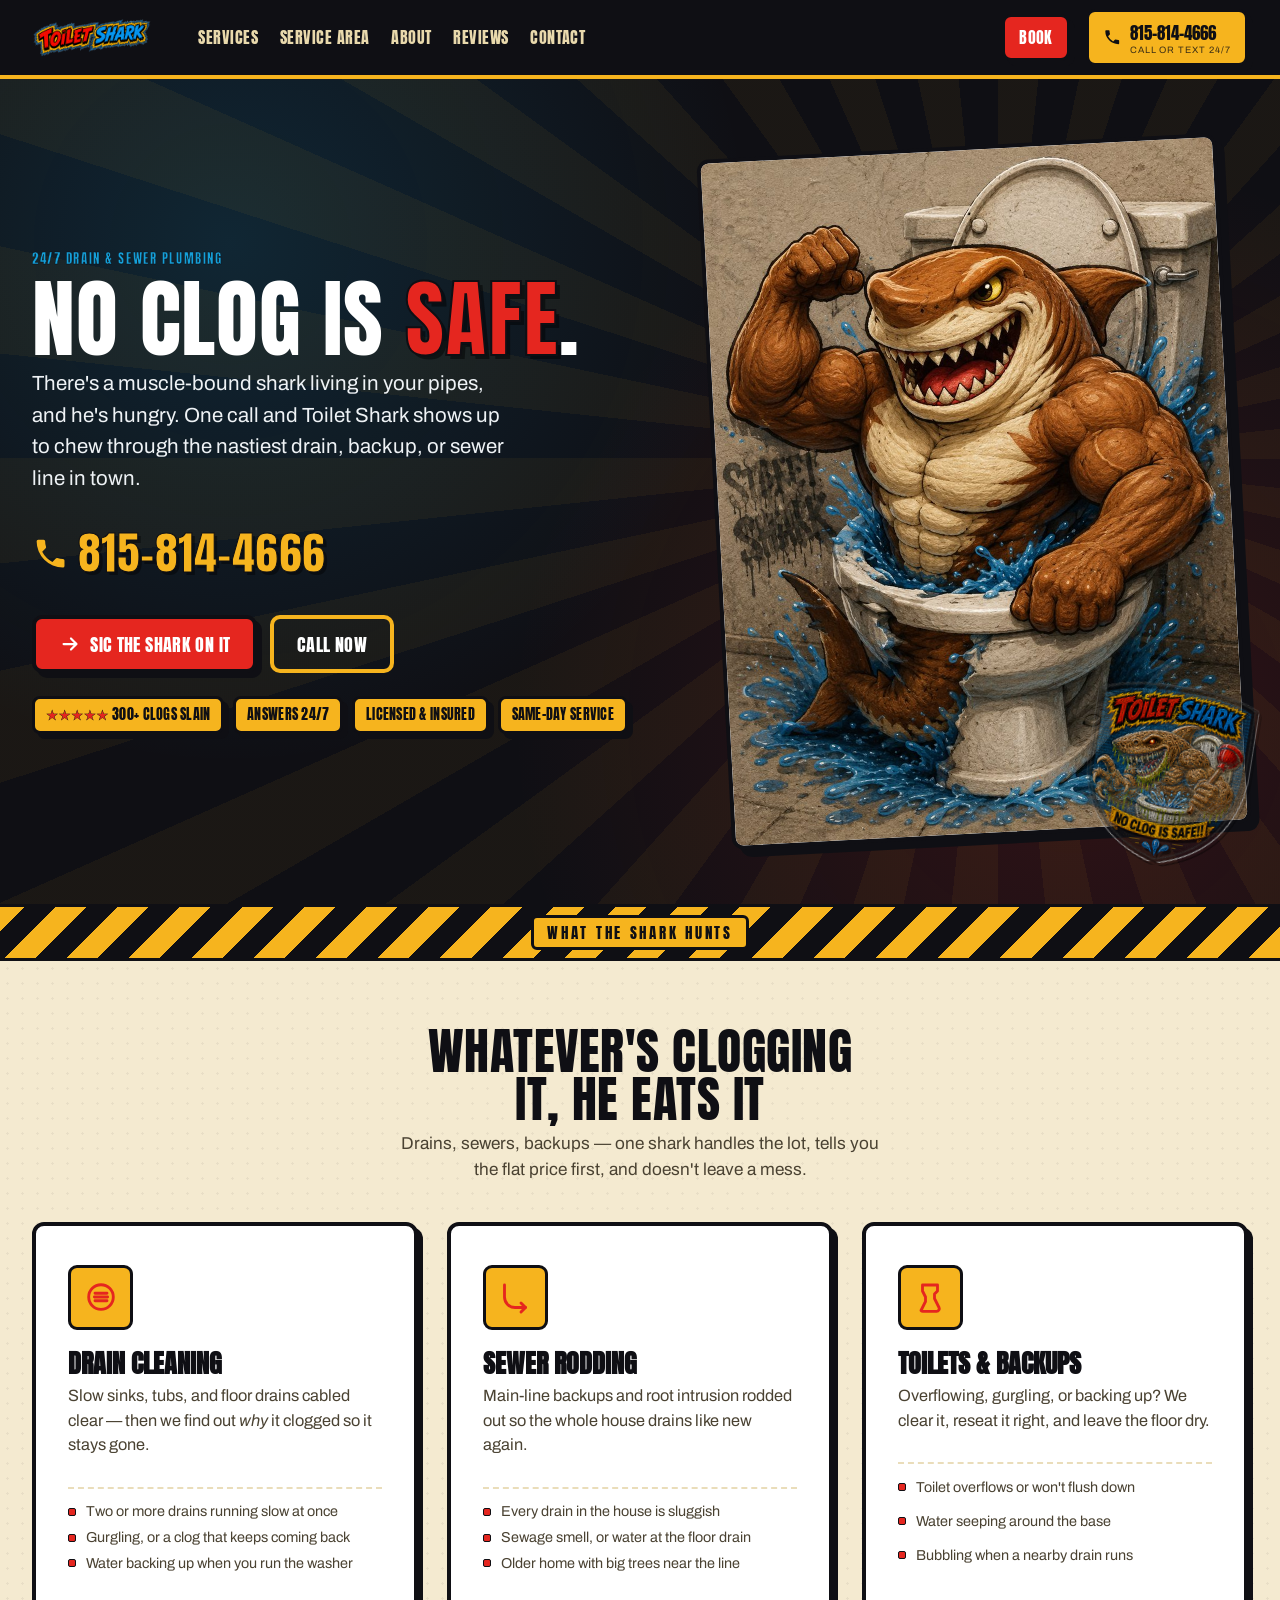
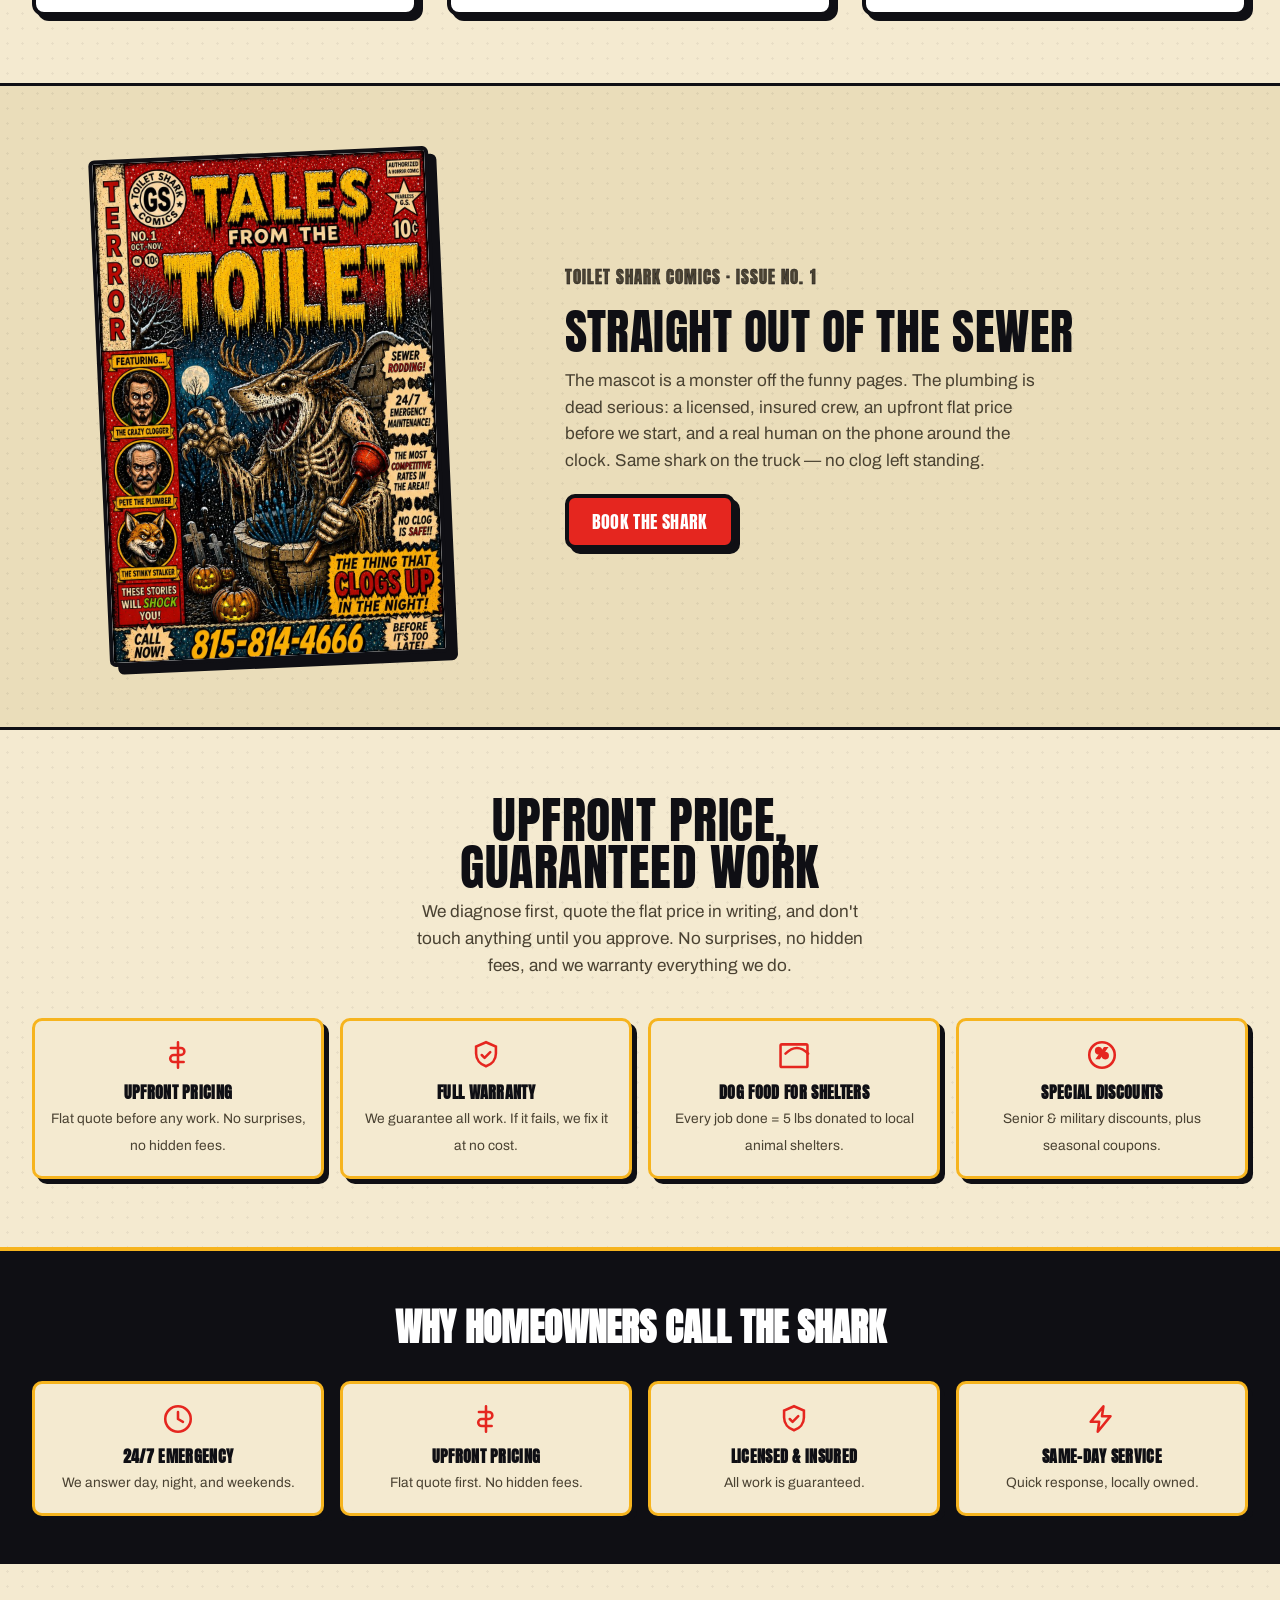
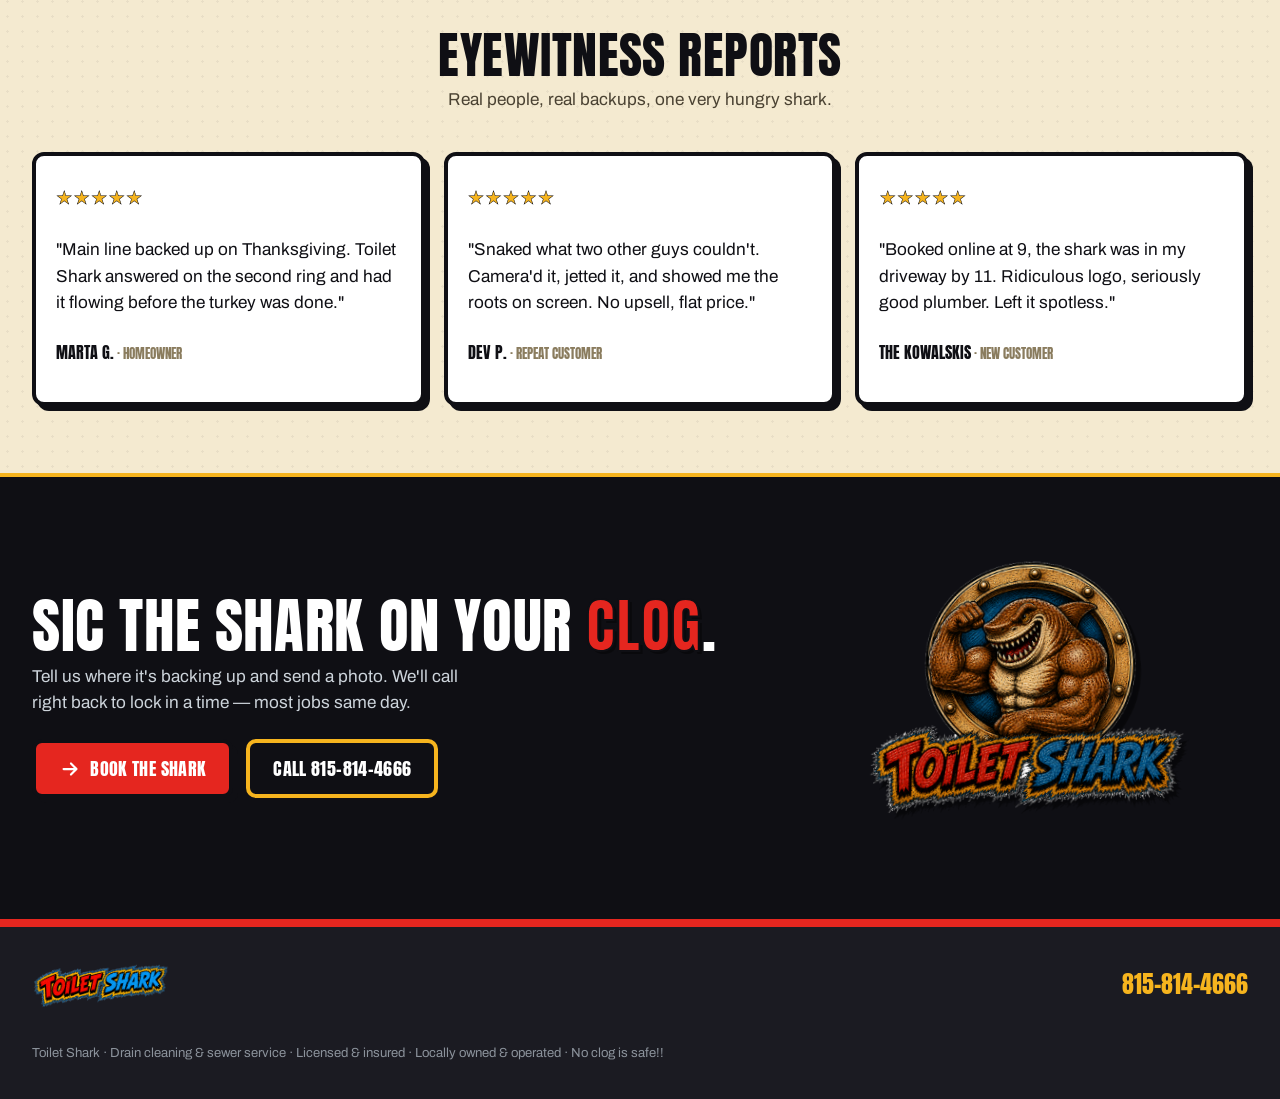
==== index.html @ e19af580 "Finished without zoom or functional booking" ====
<!doctype html>
<html lang="en">
<head>
<meta charset="utf-8">
<meta name="viewport" content="width=device-width, initial-scale=1">
<title>Toilet Shark — 24/7 Drain, Sewer &amp; Clog Service | No Clog Is Safe</title>
<meta name="description" content="Toilet Shark specializes in drain cleaning and sewer rodding with upfront pricing, no hidden fees, and a full warranty. Licensed, insured, 24/7 emergency service. Every job = dog food donation. Call 815-814-4666.">
<meta name="theme-color" content="#0f0f14">
<meta property="og:type" content="website">
<meta property="og:title" content="Toilet Shark — No Clog Is Safe">
<meta property="og:description" content="The muscle-bound shark that lives in your pipes and eats clogs. 24/7 drain, sewer & backup plumbing. Call 815-814-4666.">
<meta property="og:image" content="assets/patch.png">
<link rel="preconnect" href="https://fonts.googleapis.com">
<link rel="preconnect" href="https://fonts.gstatic.com" crossorigin>
<link href="https://fonts.googleapis.com/css2?family=Anton&family=Archivo:wght@500;600;700;800&display=swap" rel="stylesheet">
<link rel="stylesheet" href="styles.css">
</head>
<body>
<a class="skip-link" href="#main">Skip to content</a>

<!-- ===== Sticky bar ===== -->
<header class="bar">
  <div class="container bar__in">
    <a href="#top" aria-label="Toilet Shark — home"><img class="bar__logo" src="assets/wordmark.png" alt="Toilet Shark"></a>
    <nav class="bar__nav" aria-label="Primary">
      <a href="services.html">Services</a>
      <a href="service-area.html">Service area</a>
      <a href="about.html">About</a>
      <a href="reviews.html">Reviews</a>
      <a href="contact.html">Contact</a>
    </nav>
    <span class="bar__spacer"></span>
    <a class="bar__book" href="book.html">Book</a>
    <a class="bar__call" href="tel:+18158144666">
      <svg class="ico" viewBox="0 0 24 24" fill="currentColor" aria-hidden="true"><path d="M6.6 10.8a15.6 15.6 0 0 0 6.6 6.6l2.2-2.2a1 1 0 0 1 1-.25 11.4 11.4 0 0 0 3.6.58 1 1 0 0 1 1 1V20a1 1 0 0 1-1 1A17 17 0 0 1 3 4a1 1 0 0 1 1-1h3.5a1 1 0 0 1 1 1 11.4 11.4 0 0 0 .57 3.6 1 1 0 0 1-.24 1Z"/></svg>
      <span>815-814-4666<small>Call or text 24/7</small></span>
    </a>
  </div>
</header>

<main id="main">

  <!-- ===== Hero ===== -->
  <section class="hero hero--home" id="top">
    <div class="container hero__in">
      <div class="hero__copy">
        <p class="eyebrow">24/7 drain &amp; sewer plumbing</p>
        <h1 class="display">No clog is <span class="pop-red">safe</span>.</h1>
        <p class="hero__sub">There's a muscle-bound shark living in your pipes, and he's hungry. One call and Toilet Shark shows up to chew through the nastiest drain, backup, or sewer line in town.</p>
        <a class="hero__phone" href="tel:+18158144666">
          <svg class="ico" viewBox="0 0 24 24" fill="currentColor" aria-hidden="true"><path d="M6.6 10.8a15.6 15.6 0 0 0 6.6 6.6l2.2-2.2a1 1 0 0 1 1-.25 11.4 11.4 0 0 0 3.6.58 1 1 0 0 1 1 1V20a1 1 0 0 1-1 1A17 17 0 0 1 3 4a1 1 0 0 1 1-1h3.5a1 1 0 0 1 1 1 11.4 11.4 0 0 0 .57 3.6 1 1 0 0 1-.24 1Z"/></svg>
          815-814-4666
        </a>
        <div class="hero__cta">
          <a class="btn btn--red" href="book.html">
            <svg class="ico" viewBox="0 0 24 24" fill="none" stroke="currentColor" stroke-width="2.4" stroke-linecap="round" stroke-linejoin="round" aria-hidden="true"><path d="M5 12h14M13 6l6 6-6 6"/></svg>
            Sic the shark on it
          </a>
          <a class="btn btn--ghost" href="tel:+18158144666">Call now</a>
        </div>
        <ul class="hero__stats">
          <li><span class="star">★★★★★</span> 300+ clogs slain</li>
          <li>Answers 24/7</li>
          <li>Licensed &amp; insured</li>
          <li>Same-day service</li>
        </ul>
      </div>

      <div class="hero__art">
        <div class="frame"><img src="assets/mascot.jpg" alt="The Toilet Shark mascot — a muscular shark bursting out of a toilet, flexing" width="440" height="587"></div>
        <img class="hero__patch" src="assets/patch.png" alt="No clog is safe" width="178" height="178">
      </div>
    </div>
  </section>

  <!-- ===== Hazard-tape divider ===== -->
  <div class="tape"><span>What the shark hunts</span></div>

  <!-- ===== Services ===== -->
  <section class="band band--paper" id="services">
    <div class="container">
      <div class="band__head">
        <h2 class="display">Whatever's clogging it, he eats it</h2>
        <p>Drains, sewers, backups — one shark handles the lot, tells you the flat price first, and doesn't leave a mess.</p>
      </div>
      <div class="targets">
        <article class="target">
          <div class="target__ico"><svg viewBox="0 0 24 24" fill="none" stroke="currentColor" stroke-width="1.9" aria-hidden="true"><circle cx="12" cy="12" r="8.2"/><path d="M8 9.5h8M7.6 12h8.8M8 14.5h8" stroke-linecap="round"/></svg></div>
          <h3>Drain cleaning</h3>
          <p>Slow sinks, tubs, and floor drains cabled clear — then we find out <em>why</em> it clogged so it stays gone.</p>
          <ul class="target__signs">
            <li>Two or more drains running slow at once</li>
            <li>Gurgling, or a clog that keeps coming back</li>
            <li>Water backing up when you run the washer</li>
          </ul>
        </article>
        <article class="target">
          <div class="target__ico"><svg viewBox="0 0 24 24" fill="none" stroke="currentColor" stroke-width="1.9" stroke-linecap="round" stroke-linejoin="round" aria-hidden="true"><path d="M5 4v8a7 7 0 0 0 7 7h7"/><path d="m16 16 3 3-3 3"/></svg></div>
          <h3>Sewer rodding</h3>
          <p>Main-line backups and root intrusion rodded out so the whole house drains like new again.</p>
          <ul class="target__signs">
            <li>Every drain in the house is sluggish</li>
            <li>Sewage smell, or water at the floor drain</li>
            <li>Older home with big trees near the line</li>
          </ul>
        </article>
        <article class="target">
          <div class="target__ico"><svg viewBox="0 0 24 24" fill="none" stroke="currentColor" stroke-width="1.9" stroke-linecap="round" stroke-linejoin="round" aria-hidden="true"><path d="M7 4h10v4l-2 2v3l3 6a1.8 1.8 0 0 1-1.6 2.6H7.6A1.8 1.8 0 0 1 6 21l3-6v-3L7 8Z"/></svg></div>
          <h3>Toilets &amp; backups</h3>
          <p>Overflowing, gurgling, or backing up? We clear it, reseat it right, and leave the floor dry.</p>
          <ul class="target__signs">
            <li>Toilet overflows or won't flush down</li>
            <li>Water seeping around the base</li>
            <li>Bubbling when a nearby drain runs</li>
          </ul>
        </article>
      </div>
    </div>
  </section>

  <!-- ===== The legend (signature: the real comic-book cover) ===== -->
  <section class="band band--alt" id="legend">
    <div class="container legend">
      <div class="legend__art">
        <div class="comic-frame"><img src="assets/comic-cover.jpg" alt="Tales from the Toilet — Toilet Shark Comics No. 1, a vintage horror-comic cover" width="340" height="511"></div>
      </div>
      <div class="legend__copy">
        <p class="legend__issue">Toilet Shark Comics · Issue No. 1</p>
        <h2 class="display">Straight out of the sewer</h2>
        <p>The mascot is a monster off the funny pages. The plumbing is dead serious: a licensed, insured crew, an upfront flat price before we start, and a real human on the phone around the clock. Same shark on the truck — no clog left standing.</p>
        <a class="btn btn--red" href="book.html">Book the shark</a>
      </div>
    </div>
  </section>

  <!-- ===== The guarantee ===== -->
  <section class="band band--paper">
    <div class="container">
      <div class="band__head">
        <h2 class="display">Upfront price, <span class="pop-red">guaranteed</span> work</h2>
        <p>We diagnose first, quote the flat price in writing, and don't touch anything until you approve. No surprises, no hidden fees, and we warranty everything we do.</p>
      </div>
      <div class="bursts" style="margin-top:2.4rem">
        <div class="burst">
          <svg class="ico" viewBox="0 0 24 24" fill="none" stroke="currentColor" stroke-width="1.8" aria-hidden="true"><path d="M12 3v18M7 7h7a2.5 2.5 0 0 1 0 5H9a2.5 2.5 0 0 0 0 5h7" stroke-linecap="round" stroke-linejoin="round"/></svg>
          <strong>Upfront pricing</strong>
          <span>Flat quote before any work. No surprises, no hidden fees.</span>
        </div>
        <div class="burst">
          <svg class="ico" viewBox="0 0 24 24" fill="none" stroke="currentColor" stroke-width="1.8" aria-hidden="true"><path d="M12 3 5 6v5c0 4.2 2.8 7.6 7 9 4.2-1.4 7-4.8 7-9V6l-7-3Z"/><path d="m9 12 2 2 4-4" stroke-linecap="round" stroke-linejoin="round"/></svg>
          <strong>Full warranty</strong>
          <span>We guarantee all work. If it fails, we fix it at no cost.</span>
        </div>
        <div class="burst">
          <svg class="ico" viewBox="0 0 24 24" fill="none" stroke="currentColor" stroke-width="1.8" aria-hidden="true"><path d="M20.5 4.5H3.5a1 1 0 0 0-1 1v14a1 1 0 0 0 1 1h17a1 1 0 0 0 1-1v-14a1 1 0 0 0-1-1Z"/><path d="M6 11c1.6-1.6 4-4 8-4s6.4 2.4 8 4" stroke-linecap="round" stroke-linejoin="round"/></svg>
          <strong>Dog food for shelters</strong>
          <span>Every job done = 5 lbs donated to local animal shelters.</span>
        </div>
        <div class="burst">
          <svg class="ico" viewBox="0 0 24 24" fill="none" stroke="currentColor" stroke-width="1.8" aria-hidden="true"><circle cx="12" cy="12" r="9"/><text x="50%" y="60%" text-anchor="middle" font-size="10" font-weight="bold" fill="currentColor">%</text></svg>
          <strong>Special discounts</strong>
          <span>Senior &amp; military discounts, plus seasonal coupons.</span>
        </div>
      </div>
    </div>
  </section>

  <!-- ===== Trust bursts ===== -->
  <section class="trust">
    <div class="container">
      <h2>Why homeowners call the shark</h2>
      <div class="bursts">
        <div class="burst">
          <svg class="ico" viewBox="0 0 24 24" fill="none" stroke="currentColor" stroke-width="1.8" aria-hidden="true"><circle cx="12" cy="12" r="9"/><path d="M12 7v5l3.5 2" stroke-linecap="round" stroke-linejoin="round"/></svg>
          <strong>24/7 emergency</strong>
          <span>We answer day, night, and weekends.</span>
        </div>
        <div class="burst">
          <svg class="ico" viewBox="0 0 24 24" fill="none" stroke="currentColor" stroke-width="1.8" aria-hidden="true"><path d="M12 3v18M7 7h7a2.5 2.5 0 0 1 0 5H9a2.5 2.5 0 0 0 0 5h7" stroke-linecap="round" stroke-linejoin="round"/></svg>
          <strong>Upfront pricing</strong>
          <span>Flat quote first. No hidden fees.</span>
        </div>
        <div class="burst">
          <svg class="ico" viewBox="0 0 24 24" fill="none" stroke="currentColor" stroke-width="1.8" aria-hidden="true"><path d="M12 3 5 6v5c0 4.2 2.8 7.6 7 9 4.2-1.4 7-4.8 7-9V6l-7-3Z"/><path d="m9 12 2 2 4-4" stroke-linecap="round" stroke-linejoin="round"/></svg>
          <strong>Licensed &amp; insured</strong>
          <span>All work is guaranteed.</span>
        </div>
        <div class="burst">
          <svg class="ico" viewBox="0 0 24 24" fill="none" stroke="currentColor" stroke-width="1.8" aria-hidden="true"><path d="M13 3 4 14h6l-1 7 9-11h-6l1-7Z" stroke-linejoin="round"/></svg>
          <strong>Same-day service</strong>
          <span>Quick response, locally owned.</span>
        </div>
      </div>
    </div>
  </section>

  <!-- ===== Eyewitness reports (reviews) ===== -->
  <section class="band band--paper" id="reviews">
    <div class="container">
      <div class="band__head">
        <h2 class="display">Eyewitness reports</h2>
        <p>Real people, real backups, one very hungry shark.</p>
      </div>
      <div class="reports">
        <article class="report">
          <p class="report__stars" aria-label="5 out of 5 stars">★★★★★</p>
          <p>"Main line backed up on Thanksgiving. Toilet Shark answered on the second ring and had it flowing before the turkey was done."</p>
          <p class="report__who">Marta G.<span class="report__where"> · Homeowner</span></p>
        </article>
        <article class="report">
          <p class="report__stars" aria-label="5 out of 5 stars">★★★★★</p>
          <p>"Snaked what two other guys couldn't. Camera'd it, jetted it, and showed me the roots on screen. No upsell, flat price."</p>
          <p class="report__who">Dev P.<span class="report__where"> · Repeat customer</span></p>
        </article>
        <article class="report">
          <p class="report__stars" aria-label="5 out of 5 stars">★★★★★</p>
          <p>"Booked online at 9, the shark was in my driveway by 11. Ridiculous logo, seriously good plumber. Left it spotless."</p>
          <p class="report__who">The Kowalskis<span class="report__where"> · New customer</span></p>
        </article>
      </div>
    </div>
  </section>

  <!-- ===== Closing CTA band ===== -->
  <section class="callout" id="book">
    <div class="container callout__in">
      <div class="callout__copy">
        <h2 class="display">Sic the shark on your <span class="pop-red">clog</span>.</h2>
        <p>Tell us where it's backing up and send a photo. We'll call right back to lock in a time — most jobs same day.</p>
        <div class="callout__cta">
          <a class="btn btn--red" href="book.html">
            <svg class="ico" viewBox="0 0 24 24" fill="none" stroke="currentColor" stroke-width="2.4" stroke-linecap="round" stroke-linejoin="round" aria-hidden="true"><path d="M5 12h14M13 6l6 6-6 6"/></svg>
            Book the shark
          </a>
          <a class="btn btn--ghost" href="tel:+18158144666">Call 815-814-4666</a>
        </div>
      </div>
      <div class="callout__art">
        <img src="assets/logo-lockup.png" alt="Toilet Shark emblem" width="320" height="320">
      </div>
    </div>
  </section>

</main>

<footer class="foot">
  <div class="container foot__in">
    <img class="foot__logo" src="assets/wordmark.png" alt="Toilet Shark">
    <a class="foot__call" href="tel:+18158144666">815-814-4666</a>
    <small>Toilet Shark · Drain cleaning &amp; sewer service · Licensed &amp; insured · Locally owned &amp; operated · No clog is safe!!</small>
  </div>
</footer>

</body>
</html>
---- styles.css ----
/* =========================================================================
   TOILET SHARK — "Monster-comic work order" design system
   Loud, characterful chrome wrapped around a calm, usable booking form.
   Design mockup only — nothing here is wired to a backend.
   ========================================================================= */

:root {
  --ink:    #0f0f14;   /* comic near-black */
  --ink-2:  #1b1b22;
  --paper:  #f4ead0;   /* vintage newsprint */
  --paper-2:#eaddba;
  --red:    #e5261f;   /* "TOILET" red */
  --blue:   #159fd8;   /* "SHARK" blue */
  --gold:   #f6b41e;   /* outline gold */
  --slime:  #8bc23b;   /* sparingly */
  --white:  #ffffff;

  --edge: 4px;                     /* comic outline weight */
  --pop: 8px 8px 0 var(--ink);     /* hard "sticker" shadow */
  --pop-sm: 5px 5px 0 var(--ink);
  --container: 1320px;
  --radius: 12px;

  --font-display: "Anton", "Arial Narrow", system-ui, sans-serif;
  --font-body: "Archivo", system-ui, -apple-system, "Segoe UI", Roboto, sans-serif;
}

*, *::before, *::after { box-sizing: border-box; }
html { -webkit-text-size-adjust: 100%; scroll-behavior: smooth; }
@media (prefers-reduced-motion: reduce) { html { scroll-behavior: auto; } }

body {
  margin: 0;
  font-family: var(--font-body);
  font-size: clamp(1rem, .96rem + .2vw, 1.075rem);
  line-height: 1.55;
  color: var(--ink);
  background: var(--paper);
  -webkit-font-smoothing: antialiased;
}
img, svg { display: block; max-width: 100%; }
a { color: inherit; }
:focus-visible { outline: 3px solid var(--blue); outline-offset: 3px; border-radius: 4px; }

.container { width: 100%; max-width: var(--container); margin-inline: auto; padding-inline: clamp(1.1rem, 4vw, 2rem); }
.visually-hidden { position: absolute; width: 1px; height: 1px; overflow: hidden; clip: rect(0 0 0 0); white-space: nowrap; }
.skip-link { position: absolute; left: -999px; }
.skip-link:focus { left: 1rem; top: 1rem; z-index: 200; background: var(--gold); color: var(--ink); padding: .6rem 1rem; border: 3px solid var(--ink); font-weight: 800; }

/* ------------------------------- type ---------------------------------- */
.display {
  font-family: var(--font-display); font-weight: 400; text-transform: uppercase;
  line-height: .92; letter-spacing: .01em; margin: 0;
}
.eyebrow {
  font-family: var(--font-display); text-transform: uppercase; letter-spacing: .12em;
  font-size: .82rem; color: var(--blue); margin: 0 0 .6rem;
  -webkit-text-stroke: .4px var(--ink);
}

/* ------------------------------- buttons ------------------------------- */
.btn {
  --btn-bg: var(--gold); --btn-fg: var(--ink);
  display: inline-flex; align-items: center; justify-content: center; gap: .5em;
  font-family: var(--font-display); text-transform: uppercase; letter-spacing: .02em;
  font-size: 1.15rem; line-height: 1; text-decoration: none; cursor: pointer;
  padding: .78em 1.25em; color: var(--btn-fg); background: var(--btn-bg);
  border: var(--edge) solid var(--ink); border-radius: 10px; box-shadow: var(--pop-sm);
  transition: transform .1s ease, box-shadow .1s ease;
}
.btn:hover { transform: translate(-2px, -2px); box-shadow: 7px 7px 0 var(--ink); }
.btn:active { transform: translate(2px, 2px); box-shadow: 2px 2px 0 var(--ink); }
.btn .ico { width: 1.2em; height: 1.2em; }
.btn--red   { --btn-bg: var(--red);  --btn-fg: var(--white); }
.btn--blue  { --btn-bg: var(--blue); --btn-fg: var(--white); }
.btn--block { width: 100%; font-size: 1.4rem; padding: .85em 1em; }
.btn--ghost { --btn-bg: transparent; --btn-fg: var(--white); box-shadow: none; border-color: var(--gold); }
.btn--ghost:hover { --btn-bg: var(--gold); --btn-fg: var(--ink); box-shadow: none; transform: translateY(-2px); }

/* --------------------------- sticky top bar ---------------------------- */
.bar {
  position: sticky; top: 0; z-index: 100;
  background: var(--ink); border-bottom: var(--edge) solid var(--gold);
}
.bar__in { display: flex; align-items: center; gap: 1rem; padding-block: .55rem; }
.bar__logo { height: 40px; width: auto; }
.bar__spacer { margin-left: auto; }
.bar__call {
  display: inline-flex; align-items: center; gap: .5rem;
  font-family: var(--font-display); text-transform: uppercase; font-size: 1.05rem;
  color: var(--ink); background: var(--gold); text-decoration: none;
  padding: .5rem .9rem; border: 3px solid var(--ink); border-radius: 9px; box-shadow: var(--pop-sm);
}
.bar__call:hover { transform: translate(-1px,-1px); }
.bar__call .ico { width: 1.1em; height: 1.1em; }
.bar__call small { display: block; font-family: var(--font-body); font-size: .58rem; letter-spacing: .1em; line-height: 1; opacity: .8; }

/* ------------------------------- hero ---------------------------------- */
.hero {
  position: relative; overflow: hidden; color: var(--white);
  background:
    radial-gradient(circle at 18% 20%, rgba(21,159,216,.16), transparent 42%),
    radial-gradient(circle at 84% 78%, rgba(229,38,31,.16), transparent 45%),
    var(--ink);
}
/* faint starburst rays behind the mascot */
.hero::before {
  content: ""; position: absolute; inset: 0;
  background: repeating-conic-gradient(from 0deg at 78% 46%, rgba(246,180,30,.05) 0deg 6deg, transparent 6deg 12deg);
  pointer-events: none;
}
.hero__in {
  position: relative; display: grid; grid-template-columns: 1.05fr .95fr;
  gap: clamp(1.5rem, 4vw, 3rem); align-items: center;
  padding-block: clamp(2.4rem, 6vw, 4.2rem);
}
.hero h1 { font-size: clamp(2.9rem, 1.9rem + 5vw, 5.4rem); margin: 0 0 .3rem; }
.hero h1 .pop-red  { color: var(--red);  -webkit-text-stroke: 2px var(--ink); text-shadow: 4px 4px 0 rgba(0,0,0,.45); }
.hero h1 .pop-blue { color: var(--blue); -webkit-text-stroke: 2px var(--ink); text-shadow: 4px 4px 0 rgba(0,0,0,.45); }
.hero__sub { font-size: clamp(1.05rem, 1rem + .5vw, 1.28rem); max-width: 40ch; color: #eef2f5; margin: .6rem 0 0; }
.hero__cta { display: flex; flex-wrap: wrap; gap: .8rem; margin-top: 1.6rem; }
.hero__note { margin-top: 1rem; font-size: .9rem; color: #b9c2cc; }

/* framed mascot + patch sticker */
.hero__art { position: relative; justify-self: center; }
.frame {
  border: var(--edge) solid var(--ink); border-radius: var(--radius);
  background: var(--white); box-shadow: var(--pop); overflow: hidden;
  transform: rotate(-2deg); max-width: 360px;
}
.frame img { width: 100%; height: auto; }
.hero__patch {
  position: absolute; width: clamp(110px, 16vw, 150px); height: auto;
  right: -18px; bottom: -22px; transform: rotate(9deg);
  filter: drop-shadow(3px 3px 0 rgba(0,0,0,.55));
}

/* --------------------------- hazard-tape divider ----------------------- */
.tape {
  color: var(--ink); font-family: var(--font-display); text-transform: uppercase;
  letter-spacing: .18em; font-size: .95rem; text-align: center;
  padding: .5rem 1rem; border-block: 3px solid var(--ink);
  background: repeating-linear-gradient(-45deg, var(--gold) 0 22px, var(--ink) 22px 44px);
}
.tape span { background: var(--gold); padding: .18rem .8rem; border: 3px solid var(--ink); border-radius: 6px; display: inline-block; }

/* ------------------------------ work order ----------------------------- */
.order { padding-block: clamp(2.4rem, 6vw, 4rem); }
.order__head { text-align: center; max-width: 40ch; margin: 0 auto clamp(1.4rem, 4vw, 2.2rem); }
.order__head h2 { font-size: clamp(2rem, 1.5rem + 2.4vw, 3rem); margin: 0 0 .5rem; }
.order__head p { color: #4a4232; margin: 0; }

.panel {
  position: relative; max-width: 720px; margin-inline: auto;
  background: var(--white); border: var(--edge) solid var(--ink);
  border-radius: var(--radius); box-shadow: var(--pop);
}
.panel__ticket {
  display: flex; align-items: center; justify-content: space-between; gap: 1rem;
  background: var(--ink); color: var(--white); padding: .8rem 1.2rem;
  border-radius: 7px 7px 0 0;
}
.panel__ticket h3 { font-family: var(--font-display); text-transform: uppercase; letter-spacing: .04em; font-size: 1.35rem; margin: 0; }
.panel__ticket .tag { font-family: var(--font-display); text-transform: uppercase; color: var(--gold); font-size: .8rem; letter-spacing: .1em; }
.panel__body { padding: clamp(1.3rem, 4vw, 2rem); }

/* the shark "seal" stamped on the panel's bottom-right corner (clear of fields) */
.panel__stamp {
  position: absolute; right: -30px; bottom: -30px; width: clamp(88px, 13vw, 118px); height: auto;
  transform: rotate(9deg); filter: drop-shadow(3px 3px 0 rgba(0,0,0,.4));
  pointer-events: none;
}

/* ------------------------------- form ---------------------------------- */
.field { margin-bottom: 1.15rem; }
.field label { display: block; font-family: var(--font-display); text-transform: uppercase; letter-spacing: .03em; font-size: .95rem; margin-bottom: .35rem; }
.field .opt { font-family: var(--font-body); text-transform: none; letter-spacing: 0; font-weight: 600; color: #8a7c5e; font-size: .82rem; }
.field input, .field textarea {
  width: 100%; font: inherit; color: var(--ink); background: #fffdf7;
  border: 3px solid var(--ink); border-radius: 8px; padding: .7rem .8rem;
}
.field textarea { resize: vertical; min-height: 120px; }
.field input:focus, .field textarea:focus { outline: none; border-color: var(--blue); box-shadow: 0 0 0 4px rgba(21,159,216,.25); }
.field input::placeholder, .field textarea::placeholder { color: #a99b7d; }
.row { display: grid; grid-template-columns: 1fr 1fr; gap: 1.15rem; }

/* photo-upload dropzone — the element that broke; made obvious + on-brand */
.dropzone {
  display: grid; place-items: center; text-align: center; gap: .5rem;
  padding: 1.7rem 1.2rem; cursor: pointer;
  background:
    repeating-linear-gradient(0deg, transparent 0 15px, rgba(21,159,216,.03) 15px 16px),
    #f2f8fc;
  border: 3px dashed var(--blue); border-radius: 10px;
  transition: background-color .12s ease, border-color .12s ease;
}
.dropzone:hover, .dropzone:focus-within { background: #e7f4fc; border-color: var(--red); }
.dropzone__ico { width: 54px; height: 54px; color: var(--blue); }
.dropzone strong { font-family: var(--font-display); text-transform: uppercase; font-size: 1.15rem; letter-spacing: .02em; }
.dropzone span { text-transform: none; font-weight: 600; color: #5c6672; font-size: .92rem; max-width: 42ch; }
.dropzone .pick { color: var(--red); text-decoration: underline; text-underline-offset: 2px; font-weight: 700; }
.dropzone input[type="file"] { position: absolute; width: 1px; height: 1px; opacity: 0; }

.form-foot { margin-top: 1.4rem; }
.fineprint { margin: .9rem 0 0; font-size: .84rem; color: #6f6350; text-align: center; }
.fineprint a { color: var(--red); font-weight: 700; }
.mock-note {
  margin: 1rem auto 0; max-width: 720px; text-align: center; font-size: .8rem; color: #8a7c5e;
}
.mock-note a { color: var(--blue); font-weight: 700; }

/* ---------------------------- trust bursts ----------------------------- */
.trust { background: var(--ink); color: var(--white); padding-block: clamp(2rem, 5vw, 3rem); border-top: var(--edge) solid var(--gold); }
.trust h2 { text-align: center; font-family: var(--font-display); text-transform: uppercase; font-size: clamp(1.6rem, 1.2rem + 1.8vw, 2.3rem); margin: 0 0 1.6rem; }
.bursts { display: grid; grid-template-columns: repeat(4, 1fr); gap: 1rem; }
.burst {
  text-align: center; background: var(--paper); color: var(--ink);
  border: 3px solid var(--gold); border-radius: 10px; padding: 1.1rem .9rem; box-shadow: var(--pop-sm);
}
.burst .ico { width: 34px; height: 34px; margin: 0 auto .5rem; color: var(--red); }
.burst strong { font-family: var(--font-display); text-transform: uppercase; letter-spacing: .02em; font-size: 1.02rem; display: block; }
.burst span { font-size: .86rem; color: #4a4232; }

/* ------------------------------- footer -------------------------------- */
.foot { background: var(--ink-2); color: #c7ccd2; padding-block: 2.2rem; border-top: var(--edge) solid var(--red); }
.foot__in { display: flex; flex-wrap: wrap; align-items: center; justify-content: space-between; gap: 1.2rem; }
.foot__logo { height: 46px; width: auto; }
.foot__call { font-family: var(--font-display); text-transform: uppercase; color: var(--gold); font-size: 1.5rem; text-decoration: none; }
.foot small { display: block; width: 100%; margin-top: 1rem; color: #8b929b; font-size: .82rem; }

/* ----------------------------- confirmation ---------------------------- */
.done { text-align: center; }
.done .frame { margin: 0 auto 1.6rem; transform: rotate(2deg); }
.done h1 { margin-bottom: .4rem; }
.summary {
  max-width: 560px; margin: 1.8rem auto 0; text-align: left;
  background: var(--white); color: var(--ink); border: var(--edge) solid var(--ink);
  border-radius: var(--radius); box-shadow: var(--pop-sm); overflow: hidden;
}
.summary h3 { background: var(--ink); color: var(--gold); font-family: var(--font-display); text-transform: uppercase; margin: 0; padding: .7rem 1.1rem; font-size: 1.1rem; letter-spacing: .05em; }
.summary dl { margin: 0; padding: 1.1rem 1.2rem; display: grid; grid-template-columns: max-content 1fr; gap: .55rem 1rem; }
.summary dt { font-family: var(--font-display); text-transform: uppercase; font-size: .82rem; color: #6f6350; }
.summary dd { margin: 0; }

/* ------------------------------ responsive ----------------------------- */
@media (max-width: 860px) {
  .hero__in { grid-template-columns: 1fr; }
  .hero__art { order: -1; }
  .frame { max-width: 280px; }
  .bursts { grid-template-columns: repeat(2, 1fr); }
}
@media (max-width: 560px) {
  .row { grid-template-columns: 1fr; }
  .bar__call small { display: none; }
  .panel__stamp { display: none; }
  .panel::before { display: none; }
  .foot__in { flex-direction: column; align-items: flex-start; }
}

/* =========================================================================
   HOME / LANDING PAGE  (additive — extends the system above; book.html
   is untouched. Hero changes are scoped to .hero--home.)
   ========================================================================= */

/* section shells */
.band { padding-block: clamp(2.6rem, 6vw, 4.2rem); }
.band--paper { background: var(--paper); }
.band--alt   { background: var(--paper-2); border-block: 3px solid var(--ink); }
.band__head  { text-align: center; max-width: 48ch; margin: 0 auto clamp(1.6rem, 4vw, 2.4rem); }
.band__head h2 { font-family: var(--font-display); text-transform: uppercase; line-height: .95;
  font-size: clamp(2rem, 1.5rem + 2.4vw, 3.1rem); margin: 0 0 .5rem; }
.band__head p  { color: #4a4232; margin: 0; }

/* bar: add a Book button next to the call button */
.bar__book {
  display: inline-flex; align-items: center; font-family: var(--font-display); text-transform: uppercase;
  font-size: 1.02rem; letter-spacing: .02em; color: var(--white); background: var(--red);
  text-decoration: none; padding: .5rem .9rem; border: 3px solid var(--ink); border-radius: 9px;
  box-shadow: var(--pop-sm);
}
.bar__book:hover { transform: translate(-1px,-1px); }

/* hero (home): bigger mascot, stats sticker strip */
.hero--home .frame { max-width: 440px; transform: rotate(-3deg); }
.hero--home .hero__patch { width: clamp(120px, 18vw, 178px); right: -22px; bottom: -26px; }
.hero__phone {
  display: inline-flex; align-items: center; gap: .55rem; margin-top: 1.4rem; text-decoration: none;
  font-family: var(--font-display); color: var(--gold); font-size: clamp(1.9rem, 1.2rem + 3vw, 2.9rem);
  letter-spacing: .01em; -webkit-text-stroke: 1px var(--ink); text-shadow: 3px 3px 0 rgba(0,0,0,.4);
}
.hero__phone .ico { width: .8em; height: .8em; -webkit-text-stroke: 0; }
.hero__stats { display: flex; flex-wrap: wrap; gap: .55rem; margin: 1.4rem 0 0; padding: 0; list-style: none; }
.hero__stats li {
  font-family: var(--font-display); text-transform: uppercase; letter-spacing: .02em; font-size: .86rem;
  color: var(--ink); background: var(--gold); border: 3px solid var(--ink); border-radius: 8px;
  box-shadow: var(--pop-sm); padding: .34rem .68rem;
}
.hero__stats .star { color: var(--red); -webkit-text-stroke: .4px var(--ink); }

/* services — "what the shark hunts" */
.targets { display: grid; grid-template-columns: repeat(3, 1fr); gap: 1.8rem; }
.target {
  background: var(--white); border: var(--edge) solid var(--ink); border-radius: var(--radius);
  box-shadow: var(--pop-sm); padding: 2.4rem 2rem;
  transition: transform .1s ease, box-shadow .1s ease;
  display: flex; flex-direction: column; min-height: 360px;
}
.target:hover { transform: translate(-2px,-2px); box-shadow: var(--pop); }
.target__ico {
  width: 65px; height: 65px; display: grid; place-items: center; color: var(--red);
  background: var(--gold); border: 3px solid var(--ink); border-radius: 9px; margin-bottom: 1.3rem;
}
.target__ico svg { width: 36px; height: 36px; }
.target h3 { font-family: var(--font-display); text-transform: uppercase; font-size: 1.6rem; line-height: .95; margin: 0 0 .6rem; }
.target p { margin: 0 0 1rem 0; color: #4a4232; font-size: 1.02rem; line-height: 1.5; }
.target__signs { list-style: none; margin: 0; padding: 1rem 0 0; border-top: 2px dashed var(--paper-2); display: grid; gap: .4rem; flex-grow: 1; }
.target__signs li { position: relative; padding-left: 1.2rem; font-size: .92rem; color: #3a3226; line-height: 1.4; }
.target__signs li::before { content: ""; position: absolute; left: 0; top: .5em; width: 8px; height: 8px; background: var(--red); border: 1.5px solid var(--ink); border-radius: 2px; }

/* the legend — the real comic-book cover as the signature */
.legend { display: grid; grid-template-columns: .82fr 1.18fr; gap: clamp(1.6rem, 5vw, 3.6rem); align-items: center; }
.legend__art { justify-self: center; }
.comic-frame {
  border: var(--edge) solid var(--ink); border-radius: 6px; background: var(--white);
  box-shadow: var(--pop); overflow: hidden; transform: rotate(-2.5deg); max-width: 340px;
}
.comic-frame img { width: 100%; height: auto; }
.legend__issue {
  font-family: var(--font-display); text-transform: uppercase; letter-spacing: .06em; color: var(--red);
  -webkit-text-stroke: .4px var(--ink); margin: 0 0 .5rem;
}
.legend h2 { font-family: var(--font-display); text-transform: uppercase; line-height: .95;
  font-size: clamp(1.9rem, 1.4rem + 2.4vw, 3rem); margin: 0 0 .8rem; }
.legend p { color: #4a4232; margin: 0 0 1.2rem; max-width: 48ch; }

/* eyewitness reports (reviews) */
.reports { display: grid; grid-template-columns: repeat(3, 1fr); gap: 1.2rem; }
.report {
  background: var(--white); border: var(--edge) solid var(--ink); border-radius: var(--radius);
  box-shadow: var(--pop-sm); padding: 1.3rem 1.25rem; display: flex; flex-direction: column;
}
.report__stars { color: var(--gold); -webkit-text-stroke: .5px var(--ink); font-size: 1.15rem; letter-spacing: 1px; }
.report p { margin: .5rem 0 1rem; }
.report__who { font-family: var(--font-display); text-transform: uppercase; font-size: .98rem; margin-top: auto; }
.report__where { font-size: .82rem; color: #8a7c5e; }

/* big closing CTA band */
.callout { background: var(--ink); color: var(--white); overflow: hidden;
  border-top: var(--edge) solid var(--gold); border-bottom: var(--edge) solid var(--red); }
.callout__in { display: grid; grid-template-columns: 1.25fr .75fr; gap: clamp(1.4rem, 4vw, 3rem);
  align-items: center; padding-block: clamp(2.4rem, 6vw, 3.8rem); }
.callout h2 { font-family: var(--font-display); text-transform: uppercase; line-height: .92;
  font-size: clamp(2.2rem, 1.6rem + 3vw, 3.8rem); margin: 0 0 .6rem; }
.callout h2 .pop-red { color: var(--red); -webkit-text-stroke: 2px var(--ink); text-shadow: 3px 3px 0 rgba(0,0,0,.4); }
.callout p { color: #cdd4db; margin: 0 0 1.4rem; max-width: 46ch; }
.callout__cta { display: flex; flex-wrap: wrap; gap: .8rem; }
.callout__art { justify-self: center; }
.callout__art img { width: clamp(200px, 26vw, 320px); height: auto; transform: rotate(3deg);
  filter: drop-shadow(6px 6px 0 rgba(0,0,0,.5)); }

/* home responsive */
@media (max-width: 860px) {
  .hero--home .frame { max-width: 300px; }
  .targets, .reports { grid-template-columns: 1fr; }
  .legend { grid-template-columns: 1fr; }
  .legend__art { order: -1; }
  .callout__in { grid-template-columns: 1fr; }
  .callout__art { display: none; }
}
@media (min-width: 861px) and (max-width: 1040px) {
  .targets, .reports { grid-template-columns: repeat(2, 1fr); }
}

/* =========================================================================
   REVISION — own the full width + a real sticky header
   ========================================================================= */

/* ben-day / newsprint tooth on the paper sections, so the full-bleed width
   reads as printed comic paper instead of dead flat cream on wide monitors. */
.band--paper {
  background-color: var(--paper);
  background-image: radial-gradient(rgba(15,15,20,.055) 1.1px, transparent 1.35px);
  background-size: 15px 15px;
}
.band--alt {
  background-color: var(--paper-2);
  background-image: radial-gradient(rgba(15,15,20,.06) 1.1px, transparent 1.35px);
  background-size: 15px 15px;
}

/* header nav (anchor links) — makes the bar read as a real header */
.bar__nav { display: flex; gap: .15rem; margin-left: 1.3rem; }
.bar__nav a {
  font-family: var(--font-display); text-transform: uppercase; letter-spacing: .03em;
  font-size: 1rem; line-height: 1; color: #e9d9ac; text-decoration: none;
  padding: .4rem .6rem; border-radius: 7px; transition: background-color .1s, color .1s;
}
.bar__nav a:hover, .bar__nav a:focus-visible { color: var(--ink); background: var(--gold); }

/* hero uses more of the wider container on big screens */
.hero--home .frame { max-width: 520px; }
.hero--home .hero__in { gap: clamp(1.5rem, 5vw, 4rem); }

@media (max-width: 900px) { .bar__nav { display: none; } }

/* =========================================================================
   INTERIOR PAGES (services / service-area / about / reviews / contact)
   ========================================================================= */
.pagehero {
  position: relative; overflow: hidden; color: var(--white);
  border-bottom: var(--edge) solid var(--gold);
  background:
    radial-gradient(circle at 15% 20%, rgba(21,159,216,.16), transparent 45%),
    radial-gradient(circle at 85% 82%, rgba(229,38,31,.15), transparent 48%),
    var(--ink);
}
.pagehero::before {
  content: ""; position: absolute; inset: 0; pointer-events: none;
  background: repeating-conic-gradient(from 0deg at 88% 50%, rgba(246,180,30,.045) 0deg 6deg, transparent 6deg 12deg);
}
.pagehero__in { position: relative; padding-block: clamp(2.2rem, 5vw, 3.6rem); }
.pagehero h1 { font-family: var(--font-display); text-transform: uppercase; line-height: .94;
  font-size: clamp(2.4rem, 1.8rem + 3vw, 4.2rem); margin: 0 0 .5rem; }
.pagehero h1 .pop-red  { color: var(--red);  -webkit-text-stroke: 2px var(--ink); text-shadow: 3px 3px 0 rgba(0,0,0,.4); }
.pagehero h1 .pop-blue { color: var(--blue); -webkit-text-stroke: 2px var(--ink); text-shadow: 3px 3px 0 rgba(0,0,0,.4); }
.pagehero p { color: #eef2f5; font-size: clamp(1.05rem, 1rem + .4vw, 1.22rem); max-width: 54ch; margin: .5rem 0 0; }
.crumbs { font-family: var(--font-display); text-transform: uppercase; letter-spacing: .08em; font-size: .8rem; color: #b9c2cc; margin: 0 0 .7rem; }
.crumbs a { color: #b9c2cc; text-decoration: none; }
.crumbs a:hover { color: var(--gold); }

/* active nav link */
.bar__nav a[aria-current="page"] { color: var(--ink); background: var(--gold); }

/* "signs you need it" list inside service cards */
.target__signs { list-style: none; margin: .8rem 0 0; padding: .8rem 0 0; border-top: 2px dashed var(--paper-2); display: grid; gap: .35rem; }
.target__signs li { position: relative; padding-left: 1.15rem; font-size: .9rem; color: #4a4232; }
.target__signs li::before { content: ""; position: absolute; left: 0; top: .45em; width: 8px; height: 8px; background: var(--red); border: 1.5px solid var(--ink); border-radius: 2px; }

/* detailed info on services page cards */
.target__detail { margin-top: 1.2rem; padding-top: 1.2rem; border-top: 2px dashed var(--paper-2); }
.target__detail p { margin: 0 0 .8rem; font-size: .95rem; color: #3a3226; line-height: 1.6; }
.target__detail p:last-child { margin-bottom: 0; }
.target__detail strong { font-weight: 700; color: var(--ink); }

/* town card sub-line */
.target__meta { display: block; font-family: var(--font-body); text-transform: none; letter-spacing: 0; font-size: .82rem; color: #8a7c5e; margin-top: .2rem; }

/* meet the crew */
.crew { display: grid; grid-template-columns: repeat(4, 1fr); gap: 1.1rem; }
.crew__card { text-align: center; background: var(--white); border: var(--edge) solid var(--ink); border-radius: var(--radius); box-shadow: var(--pop-sm); padding: 1.1rem 1rem; }
.crew__face { width: 100%; aspect-ratio: 1; display: grid; place-items: center; background: var(--ink); color: var(--gold); font-family: var(--font-display); font-size: 2.6rem; border-radius: 9px; }
.crew__name { font-family: var(--font-display); text-transform: uppercase; margin: .7rem 0 0; font-size: 1.08rem; }
.crew__role { font-size: .82rem; color: #8a7c5e; }

/* rating bar */
.ratingbar { display: flex; flex-wrap: wrap; align-items: center; justify-content: center; text-align: center; gap: .5rem 1.1rem;
  background: var(--white); border: var(--edge) solid var(--ink); border-radius: var(--radius); box-shadow: var(--pop-sm);
  padding: 1.1rem 1.4rem; max-width: 660px; margin: 0 auto clamp(1.6rem, 4vw, 2.4rem); }
.ratingbar__score { font-family: var(--font-display); font-size: 2.6rem; color: var(--red); -webkit-text-stroke: 1px var(--ink); line-height: 1; }
.ratingbar__stars { color: var(--gold); -webkit-text-stroke: .5px var(--ink); font-size: 1.4rem; letter-spacing: 2px; }
.ratingbar__meta { font-weight: 700; }

/* contact grid */
.contact-grid { display: grid; grid-template-columns: 1fr 1fr; gap: clamp(1.4rem, 4vw, 2.6rem); align-items: start; }
.info { list-style: none; margin: 0; padding: 0; display: grid; gap: 1.1rem; }
.info li { display: grid; gap: .2rem; }
.info__k { font-family: var(--font-display); text-transform: uppercase; letter-spacing: .04em; font-size: .9rem; }
.info a { color: var(--red); font-weight: 700; text-decoration: none; }
.info a:hover { text-decoration: underline; }
.hours { width: 100%; border-collapse: collapse; margin-top: .2rem; }
.hours th { text-align: left; font-family: var(--font-display); text-transform: uppercase; font-size: .86rem; font-weight: 400; padding: .18rem 0; }
.hours td { text-align: right; color: #4a4232; padding: .18rem 0; }
.mapframe { border: var(--edge) solid var(--ink); border-radius: var(--radius); box-shadow: var(--pop); overflow: hidden; }
.mapframe iframe { width: 100%; aspect-ratio: 4 / 3; border: 0; display: block; }

@media (max-width: 860px) {
  .crew { grid-template-columns: repeat(2, 1fr); }
  .contact-grid { grid-template-columns: 1fr; }
}
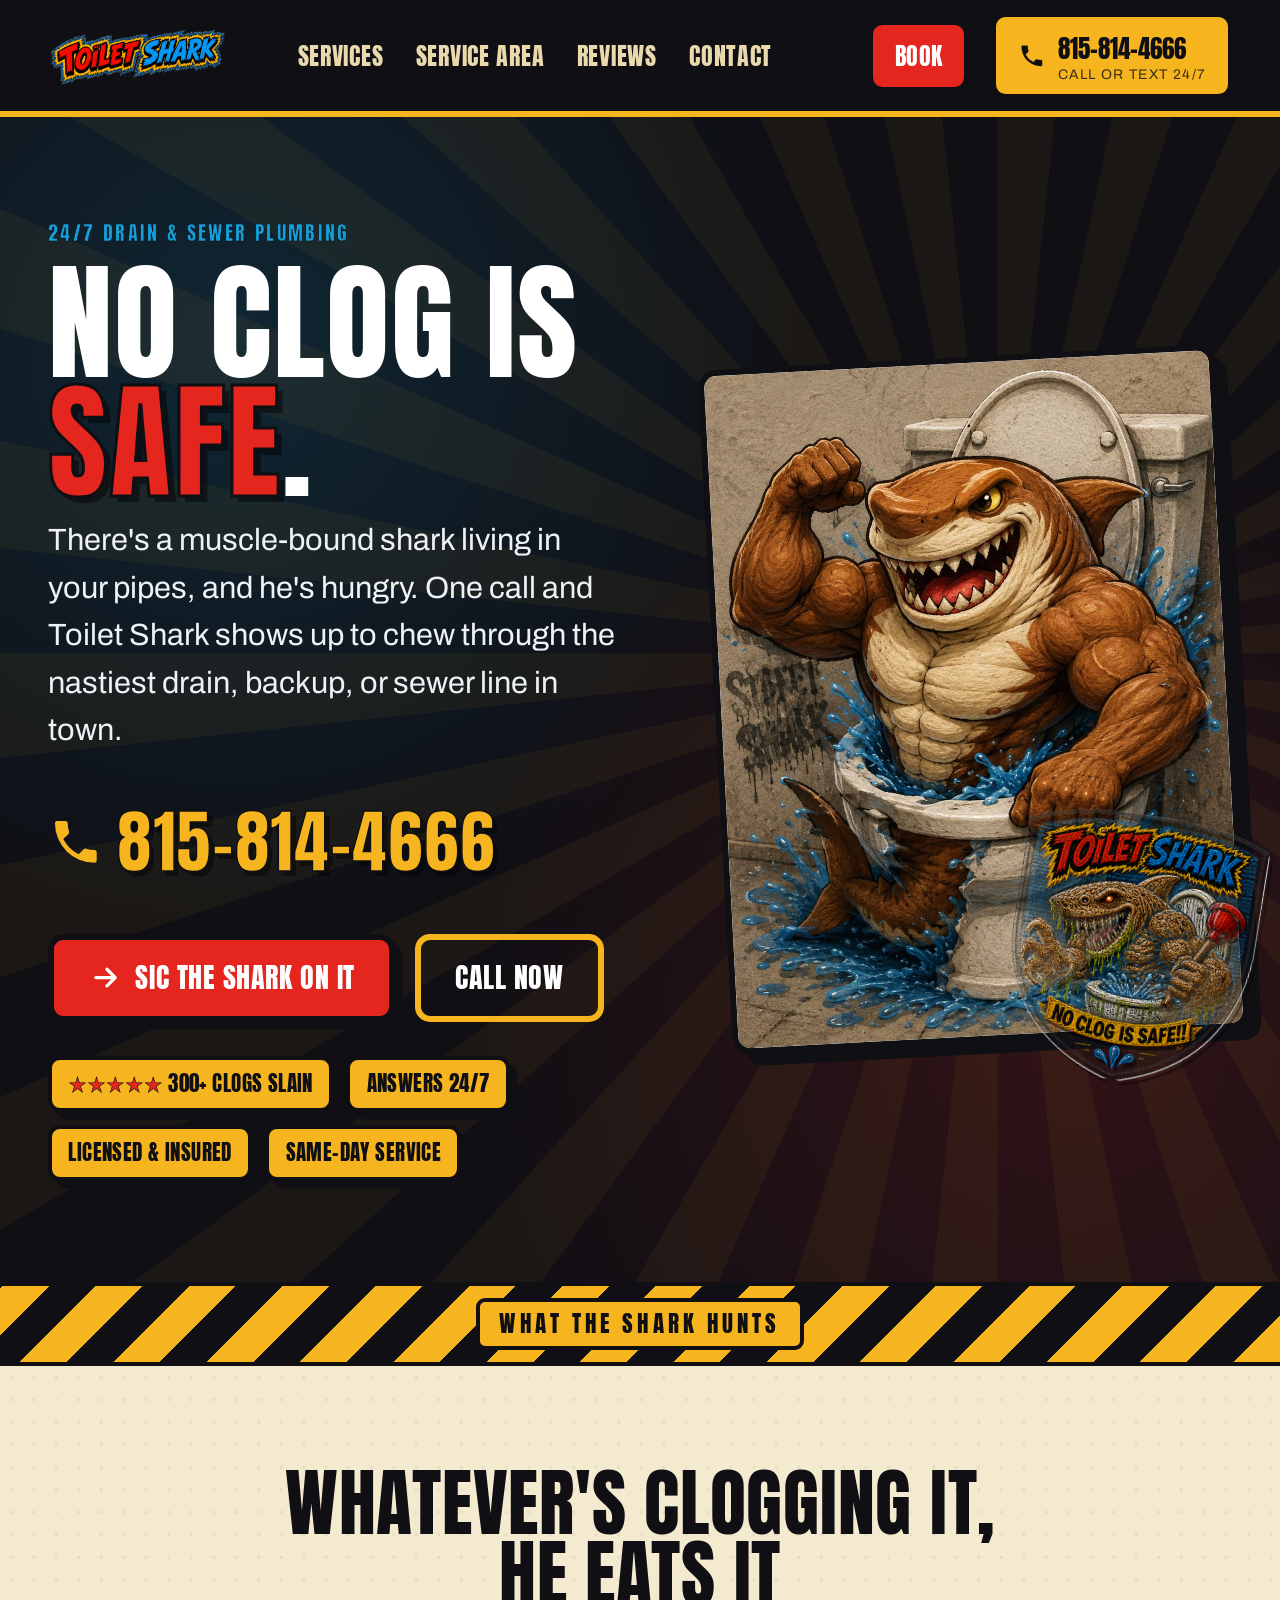
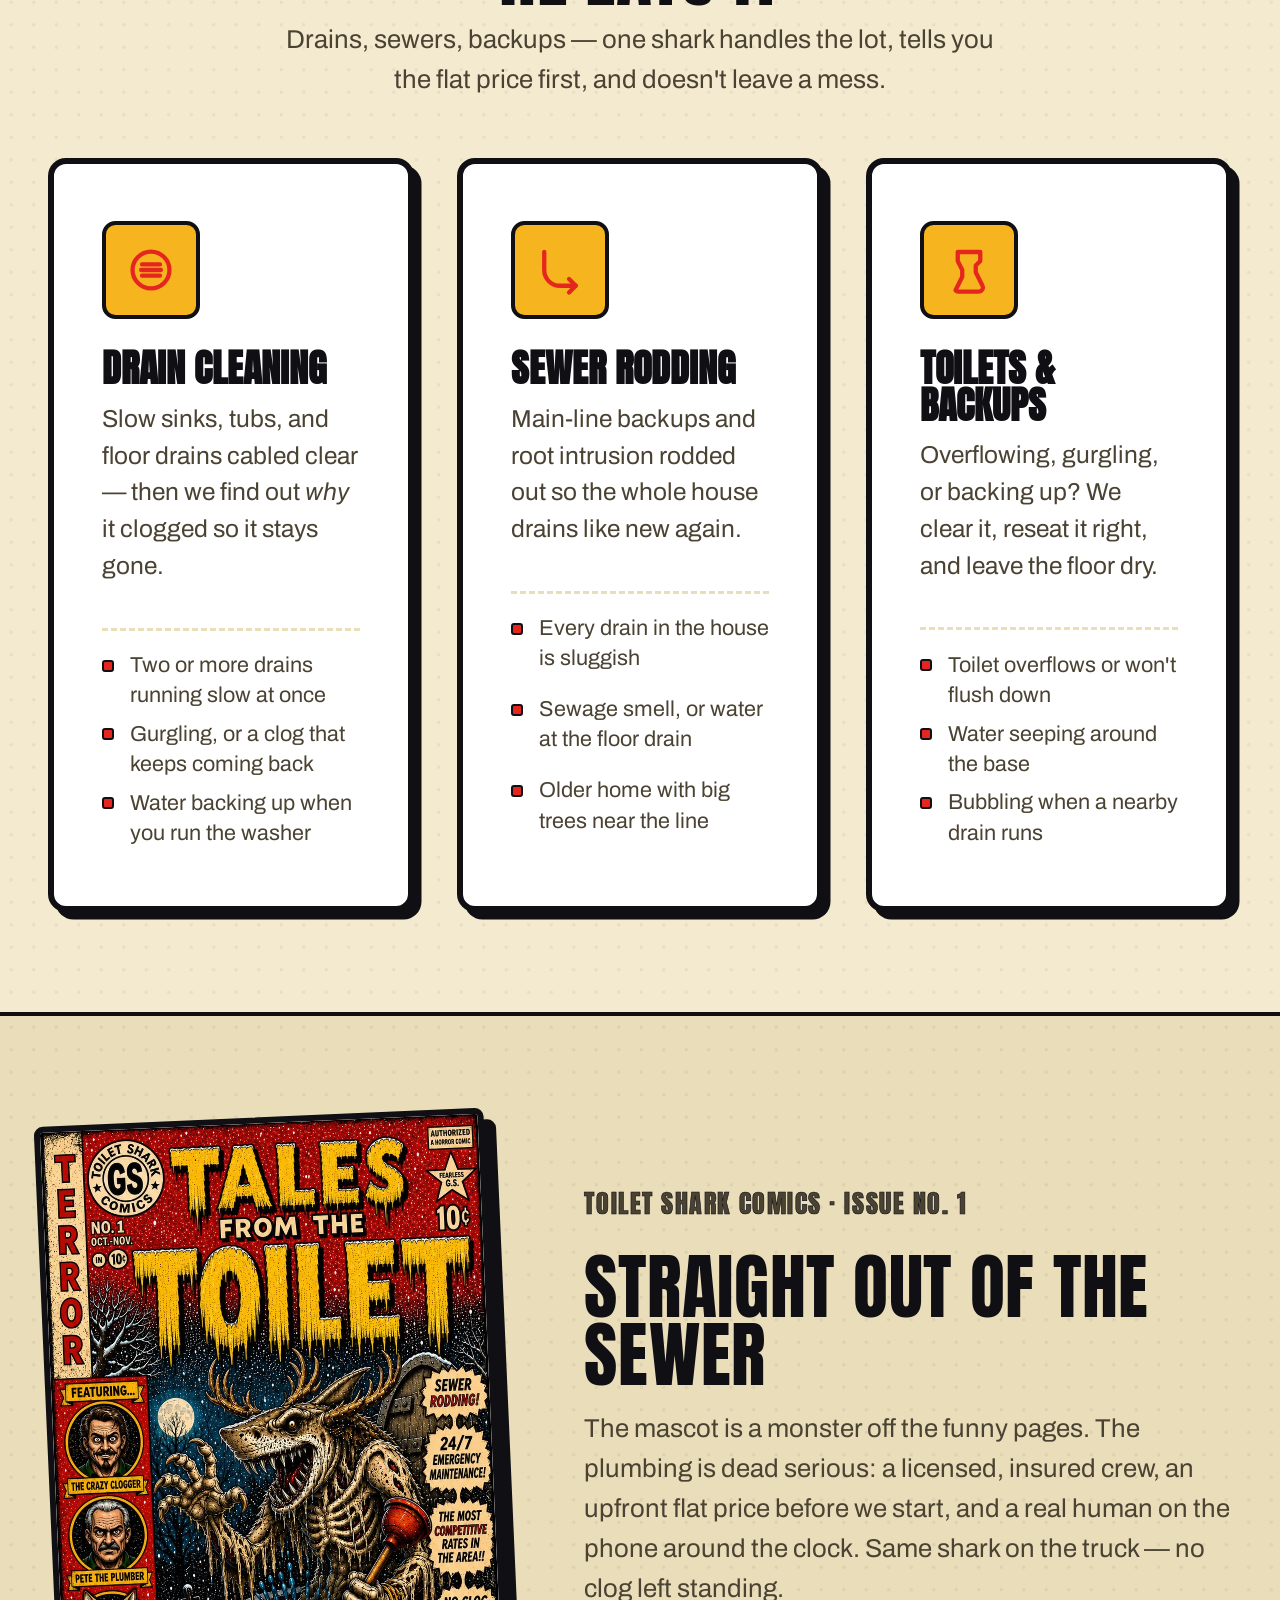
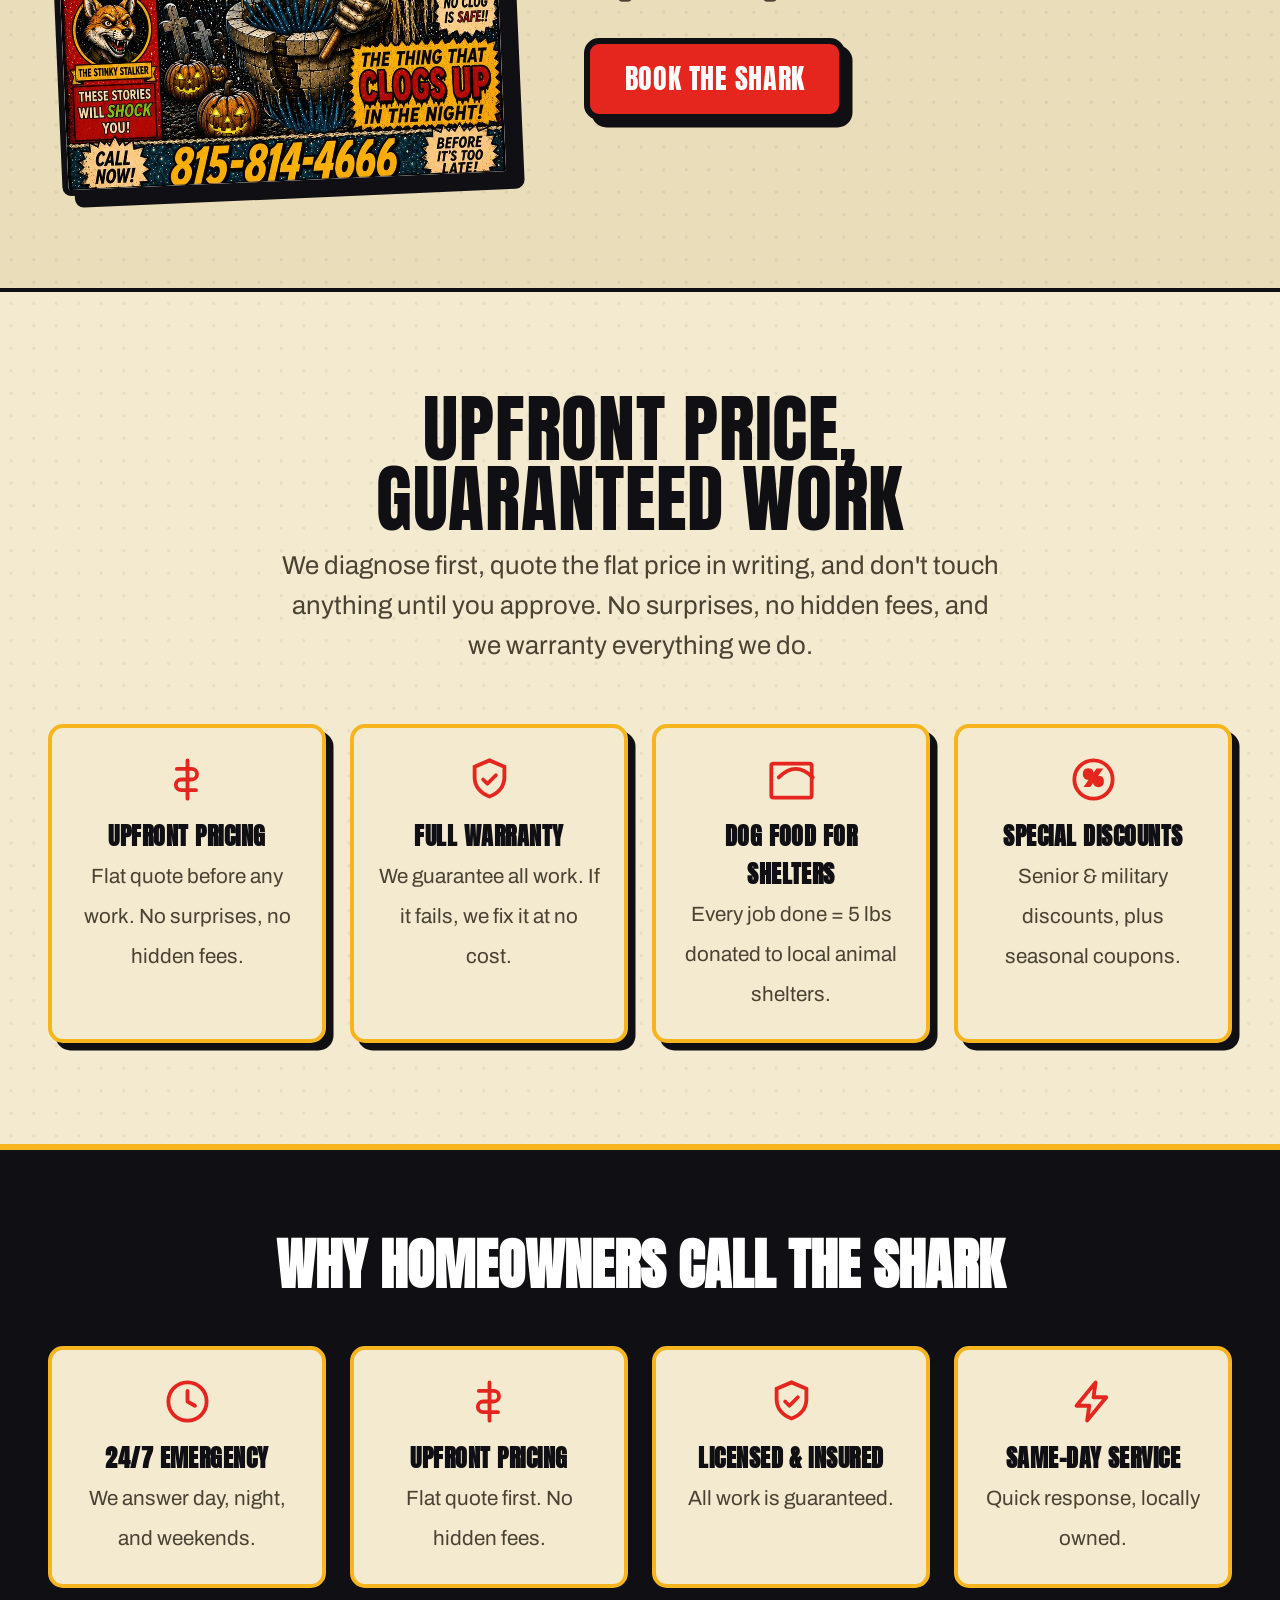
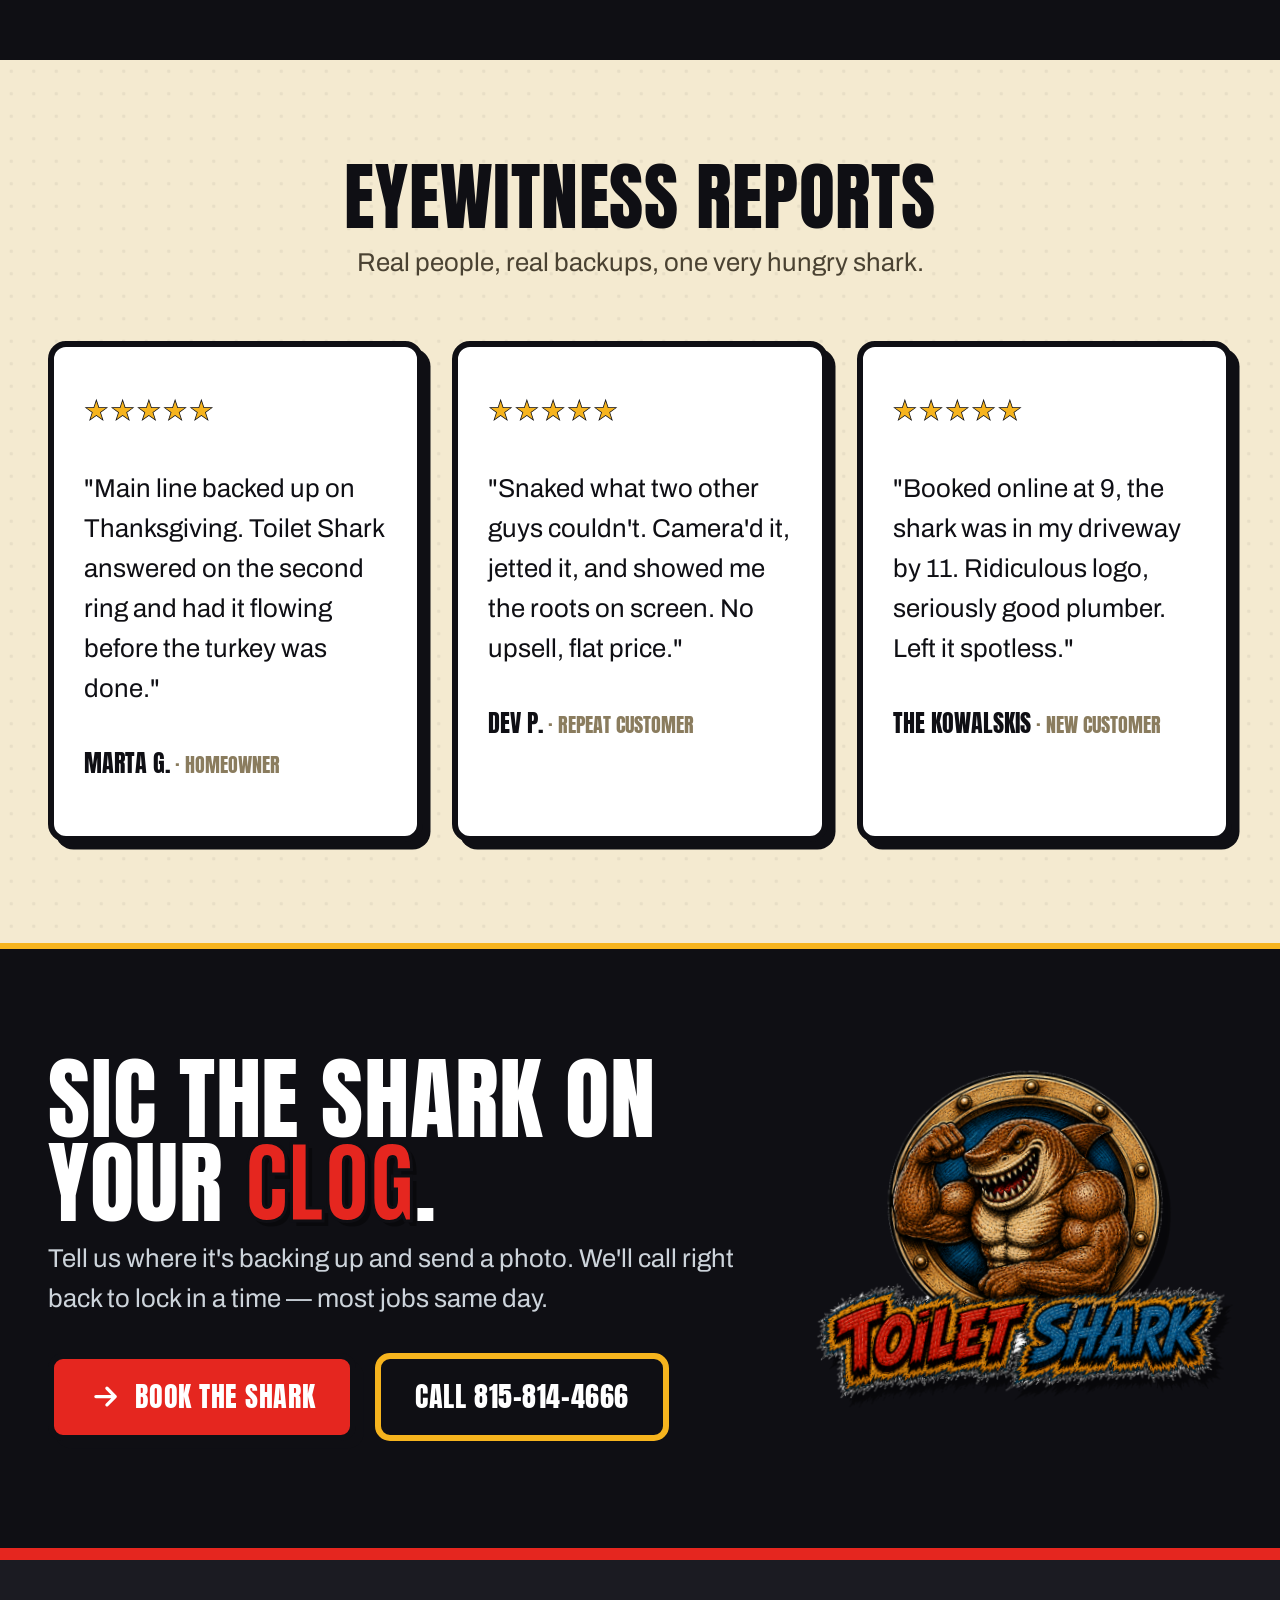
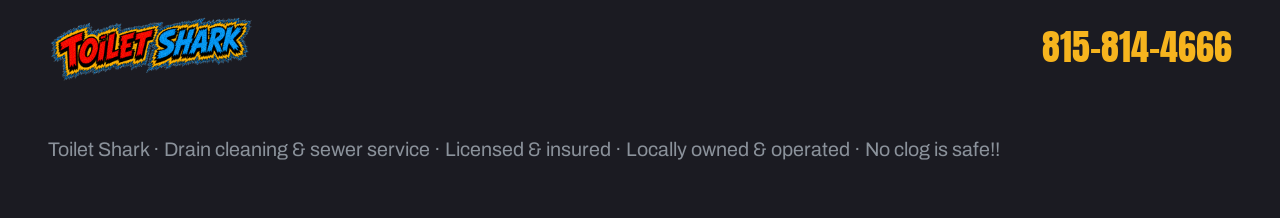
==== commit ec4a2c0d: "working service form" ====
--- a/index.html
+++ b/index.html
@@ -25,7 +25,8 @@
     <nav class="bar__nav" aria-label="Primary">
       <a href="services.html">Services</a>
       <a href="service-area.html">Service area</a>
-      <a href="about.html">About</a>
+      <!-- About nav link hidden for now — restore by uncommenting -->
+      <!-- <a href="about.html">About</a> -->
       <a href="reviews.html">Reviews</a>
       <a href="contact.html">Contact</a>
     </nav>
--- a/styles.css
+++ b/styles.css
@@ -38,6 +38,16 @@
   background: var(--paper);
   -webkit-font-smoothing: antialiased;
 }
+
+/* Desktop "baked-in 150% zoom" — the site reads better at browser-zoom 150%,
+   so on computer-width screens we apply that with CSS `zoom` (not transform:
+   scale). `zoom` reflows like real browser zoom: percentage widths resolve in
+   the zoomed space, so everything is 1.5x with no horizontal scrollbar and the
+   desktop layout is preserved. Phones/tablets (<1024px) stay at 1:1. */
+@media (min-width: 1024px) {
+  body { zoom: 1.5; }
+}
+
 img, svg { display: block; max-width: 100%; }
 a { color: inherit; }
 :focus-visible { outline: 3px solid var(--blue); outline-offset: 3px; border-radius: 4px; }
@@ -477,3 +487,31 @@
   .crew { grid-template-columns: repeat(2, 1fr); }
   .contact-grid { grid-template-columns: 1fr; }
 }
+
+/* ===== Booking form: honeypot + submit status ===== */
+.hp { position: absolute; left: -9999px; width: 1px; height: 1px; overflow: hidden; }
+.form-status { margin: 12px 0 0; font-weight: 700; color: var(--ink); }
+.form-status--error { color: var(--red); }
+
+/* ===== Booking form: selected-photo previews ===== */
+.preview { display: flex; flex-wrap: wrap; gap: .7rem; }
+.preview:not(:empty) { margin-top: .85rem; }
+.preview__item {
+  position: relative; width: 104px; margin: 0;
+  border: 3px solid var(--ink); border-radius: 9px;
+  background: var(--white); box-shadow: var(--pop-sm); overflow: hidden;
+}
+.preview__thumb { width: 100%; height: 76px; object-fit: cover; display: block; border-bottom: 3px solid var(--ink); }
+.preview__meta { display: block; padding: .32rem .42rem; }
+.preview__name { display: block; font-size: .66rem; font-weight: 700; white-space: nowrap; overflow: hidden; text-overflow: ellipsis; }
+.preview__size { display: block; font-size: .6rem; color: #666; margin-top: .1rem; }
+.preview__remove {
+  position: absolute; top: 5px; right: 5px; width: 22px; height: 22px; padding: 0;
+  display: grid; place-items: center; font-size: 15px; line-height: 1; font-weight: 900;
+  color: #fff; background: var(--red); border: 2px solid var(--ink); border-radius: 50%;
+  cursor: pointer; box-shadow: 2px 2px 0 rgba(0, 0, 0, .4);
+}
+.preview__remove:hover { transform: translateY(-1px); }
+.preview__count { margin: .7rem 0 0; font-weight: 700; color: var(--blue); }
+.preview__count--error { color: var(--red); }
+.dropzone--over { outline: 3px dashed var(--blue); outline-offset: 3px; }
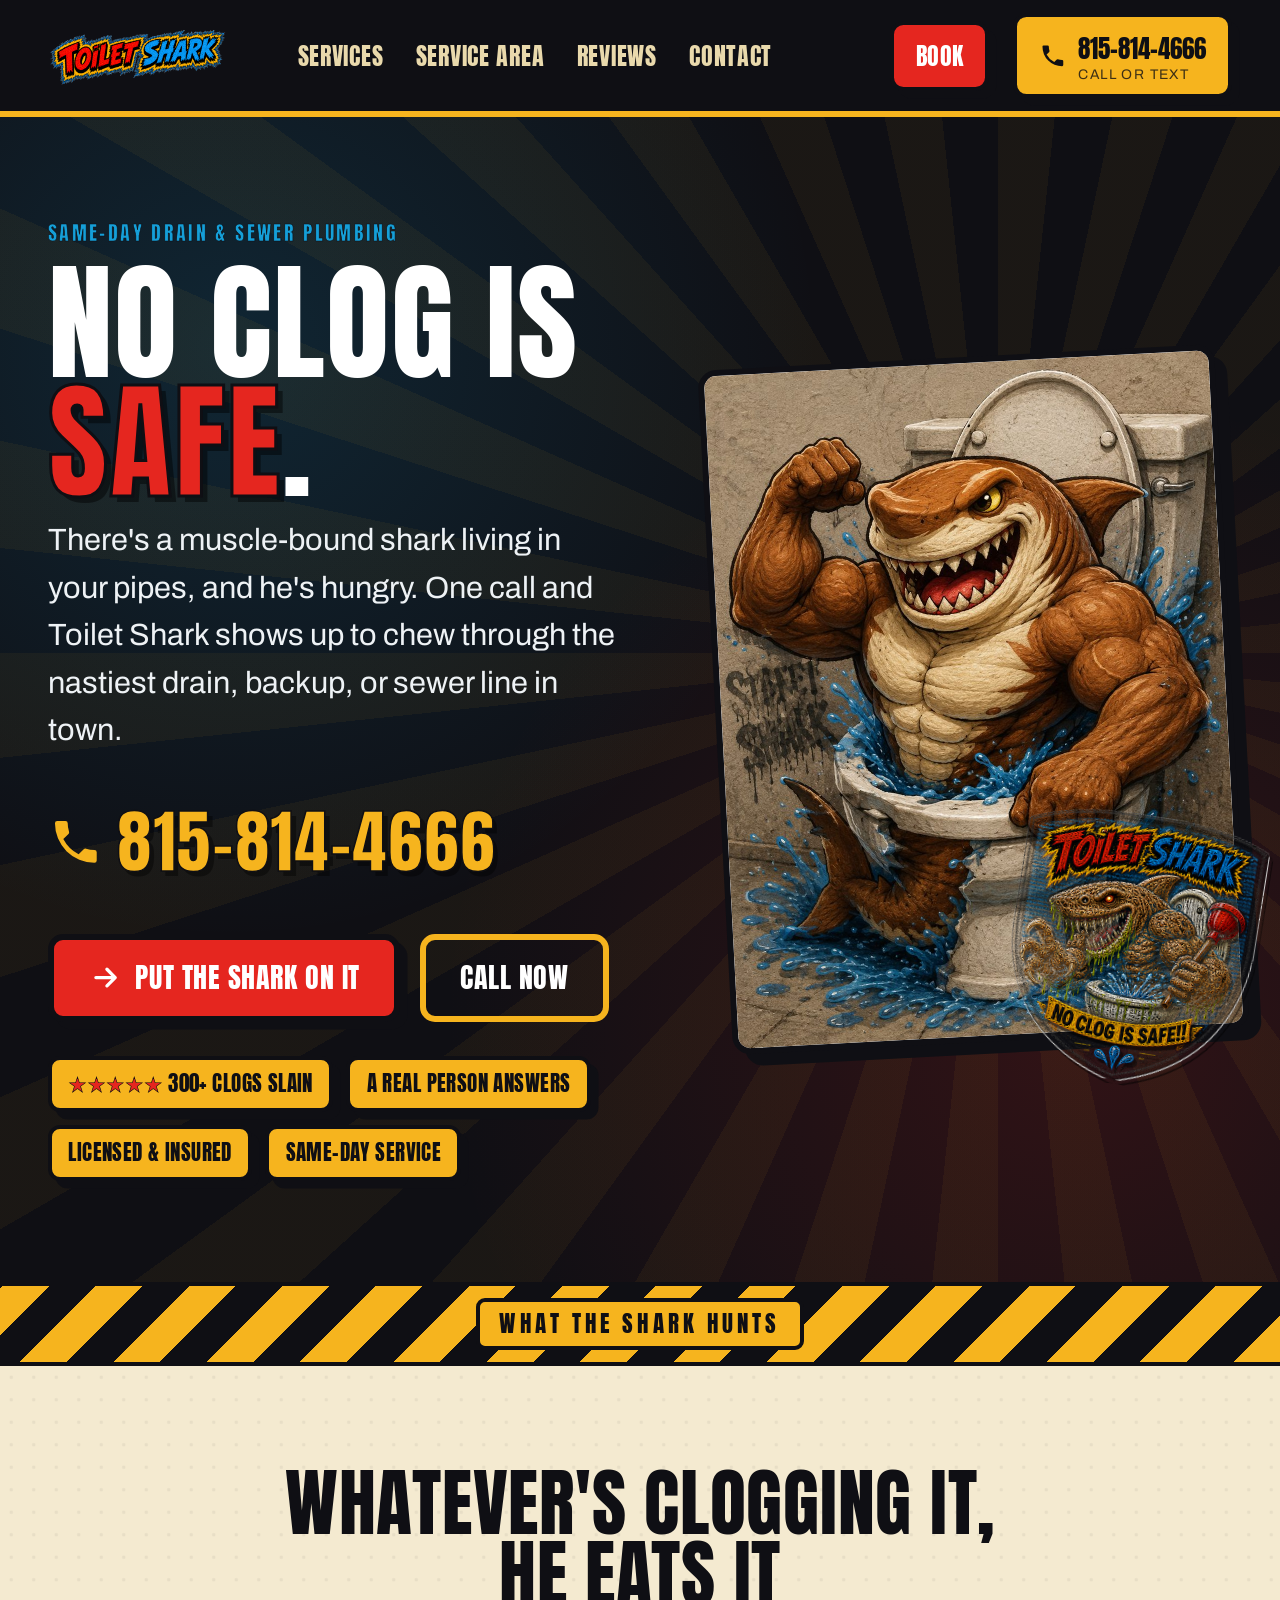
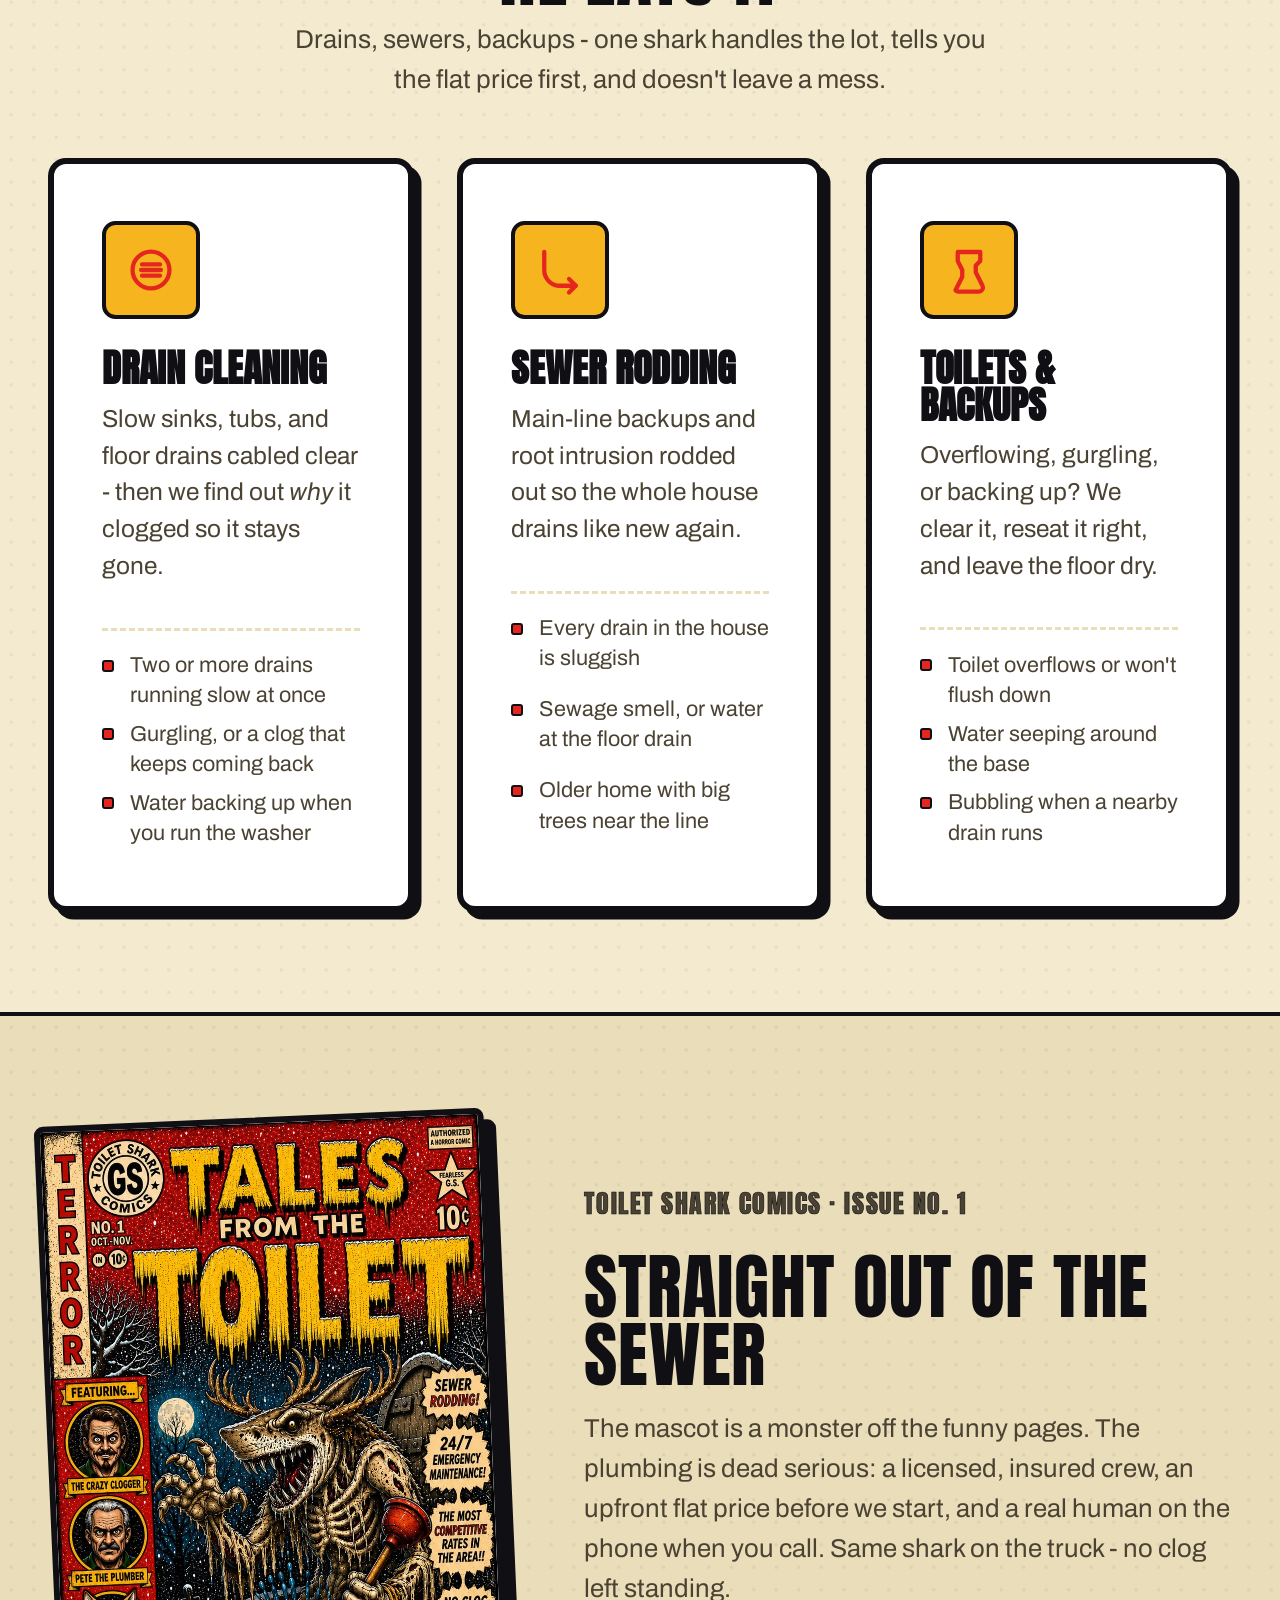
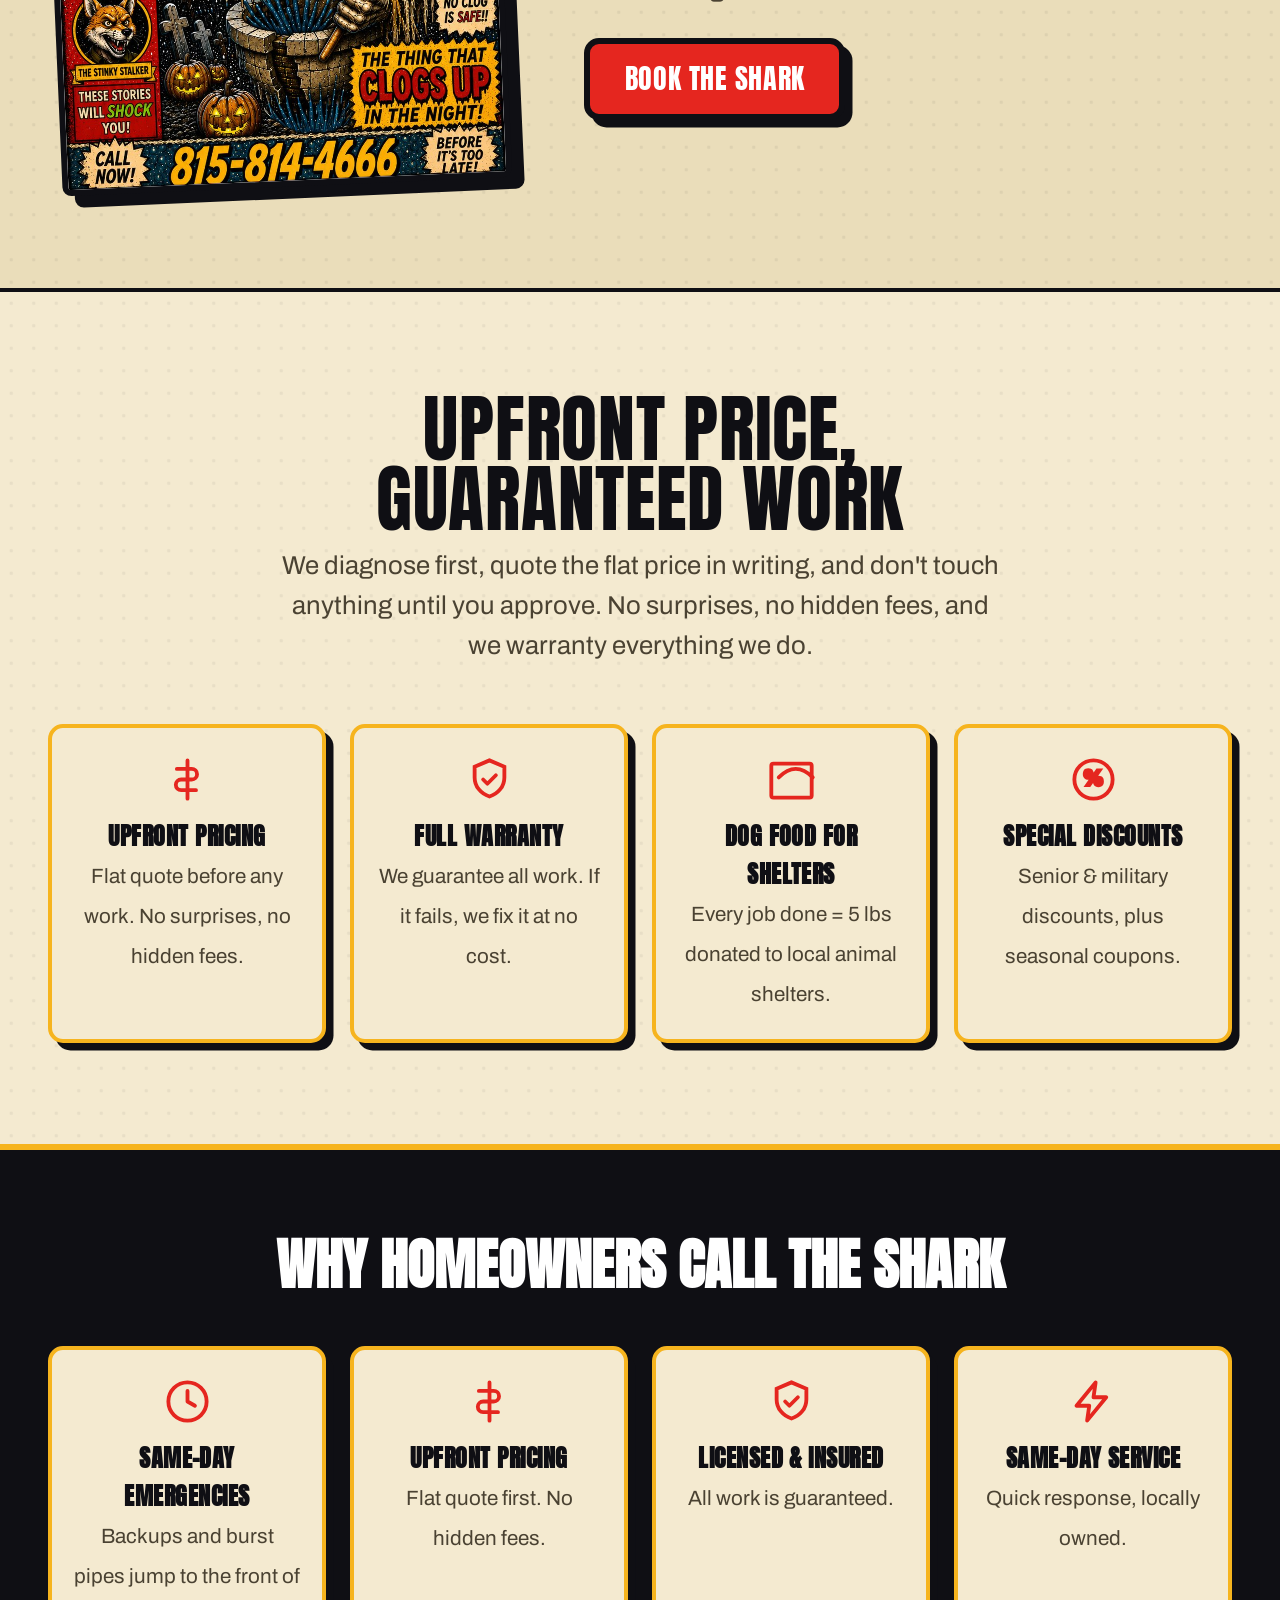
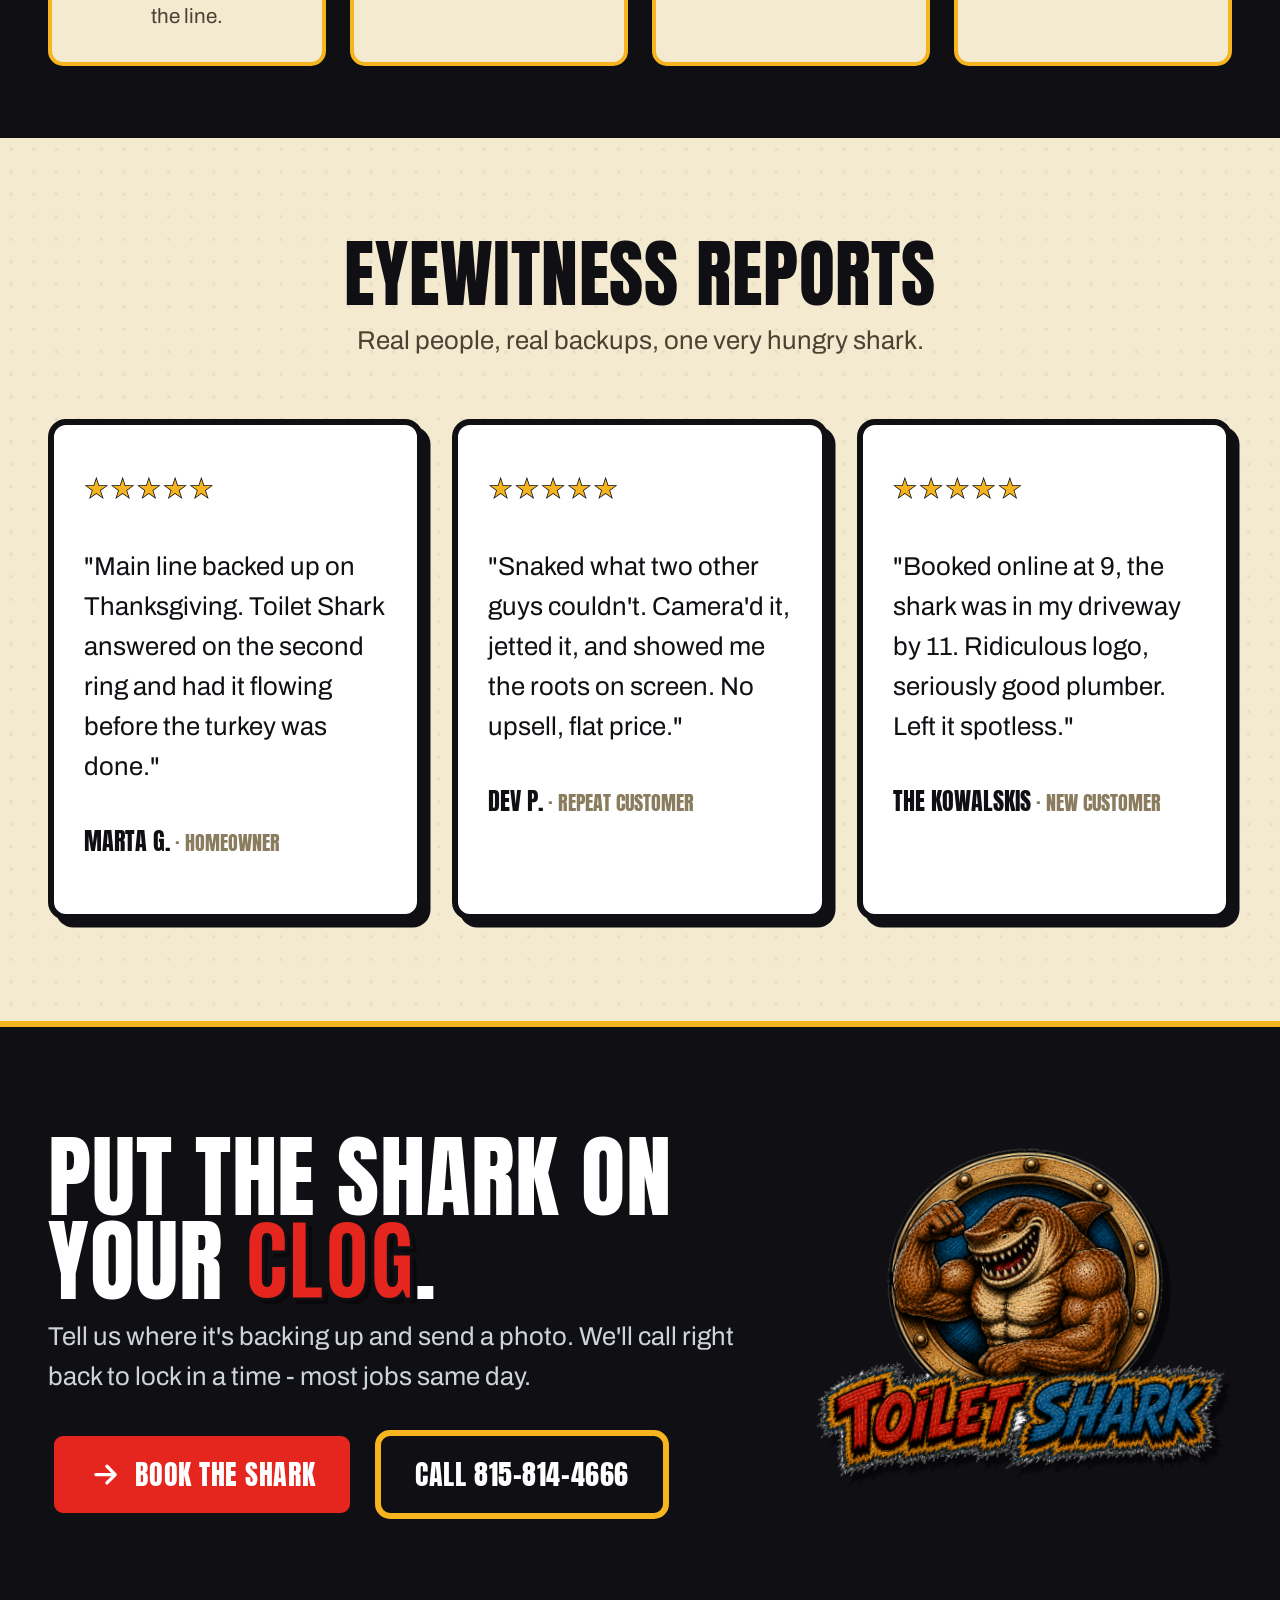
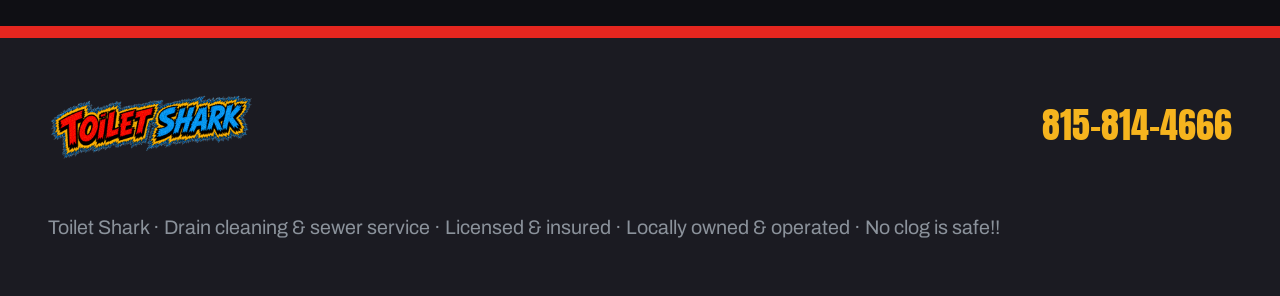
==== commit 0996ea71: "Fixed text" ====
--- a/index.html
+++ b/index.html
@@ -3,12 +3,12 @@
 <head>
 <meta charset="utf-8">
 <meta name="viewport" content="width=device-width, initial-scale=1">
-<title>Toilet Shark — 24/7 Drain, Sewer &amp; Clog Service | No Clog Is Safe</title>
-<meta name="description" content="Toilet Shark specializes in drain cleaning and sewer rodding with upfront pricing, no hidden fees, and a full warranty. Licensed, insured, 24/7 emergency service. Every job = dog food donation. Call 815-814-4666.">
+<title>Toilet Shark - Drain, Sewer &amp; Clog Service | No Clog Is Safe</title>
+<meta name="description" content="Toilet Shark specializes in drain cleaning and sewer rodding with upfront pricing, no hidden fees, and a full warranty. Licensed, insured, same-day emergency service. Every job = dog food donation. Call 815-814-4666.">
 <meta name="theme-color" content="#0f0f14">
 <meta property="og:type" content="website">
-<meta property="og:title" content="Toilet Shark — No Clog Is Safe">
-<meta property="og:description" content="The muscle-bound shark that lives in your pipes and eats clogs. 24/7 drain, sewer & backup plumbing. Call 815-814-4666.">
+<meta property="og:title" content="Toilet Shark - No Clog Is Safe">
+<meta property="og:description" content="The muscle-bound shark that lives in your pipes and eats clogs. Same-day drain, sewer & backup plumbing. Call 815-814-4666.">
 <meta property="og:image" content="assets/patch.png">
 <link rel="preconnect" href="https://fonts.googleapis.com">
 <link rel="preconnect" href="https://fonts.gstatic.com" crossorigin>
@@ -21,11 +21,11 @@
 <!-- ===== Sticky bar ===== -->
 <header class="bar">
   <div class="container bar__in">
-    <a href="#top" aria-label="Toilet Shark — home"><img class="bar__logo" src="assets/wordmark.png" alt="Toilet Shark"></a>
+    <a href="#top" aria-label="Toilet Shark - home"><img class="bar__logo" src="assets/wordmark.png" alt="Toilet Shark"></a>
     <nav class="bar__nav" aria-label="Primary">
       <a href="services.html">Services</a>
       <a href="service-area.html">Service area</a>
-      <!-- About nav link hidden for now — restore by uncommenting -->
+      <!-- About nav link hidden for now - restore by uncommenting -->
       <!-- <a href="about.html">About</a> -->
       <a href="reviews.html">Reviews</a>
       <a href="contact.html">Contact</a>
@@ -34,7 +34,7 @@
     <a class="bar__book" href="book.html">Book</a>
     <a class="bar__call" href="tel:+18158144666">
       <svg class="ico" viewBox="0 0 24 24" fill="currentColor" aria-hidden="true"><path d="M6.6 10.8a15.6 15.6 0 0 0 6.6 6.6l2.2-2.2a1 1 0 0 1 1-.25 11.4 11.4 0 0 0 3.6.58 1 1 0 0 1 1 1V20a1 1 0 0 1-1 1A17 17 0 0 1 3 4a1 1 0 0 1 1-1h3.5a1 1 0 0 1 1 1 11.4 11.4 0 0 0 .57 3.6 1 1 0 0 1-.24 1Z"/></svg>
-      <span>815-814-4666<small>Call or text 24/7</small></span>
+      <span>815-814-4666<small>Call or text</small></span>
     </a>
   </div>
 </header>
@@ -45,7 +45,7 @@
   <section class="hero hero--home" id="top">
     <div class="container hero__in">
       <div class="hero__copy">
-        <p class="eyebrow">24/7 drain &amp; sewer plumbing</p>
+        <p class="eyebrow">Same-day drain &amp; sewer plumbing</p>
         <h1 class="display">No clog is <span class="pop-red">safe</span>.</h1>
         <p class="hero__sub">There's a muscle-bound shark living in your pipes, and he's hungry. One call and Toilet Shark shows up to chew through the nastiest drain, backup, or sewer line in town.</p>
         <a class="hero__phone" href="tel:+18158144666">
@@ -55,20 +55,20 @@
         <div class="hero__cta">
           <a class="btn btn--red" href="book.html">
             <svg class="ico" viewBox="0 0 24 24" fill="none" stroke="currentColor" stroke-width="2.4" stroke-linecap="round" stroke-linejoin="round" aria-hidden="true"><path d="M5 12h14M13 6l6 6-6 6"/></svg>
-            Sic the shark on it
+            Put the shark on it
           </a>
           <a class="btn btn--ghost" href="tel:+18158144666">Call now</a>
         </div>
         <ul class="hero__stats">
           <li><span class="star">★★★★★</span> 300+ clogs slain</li>
-          <li>Answers 24/7</li>
+          <li>A real person answers</li>
           <li>Licensed &amp; insured</li>
           <li>Same-day service</li>
         </ul>
       </div>
 
       <div class="hero__art">
-        <div class="frame"><img src="assets/mascot.jpg" alt="The Toilet Shark mascot — a muscular shark bursting out of a toilet, flexing" width="440" height="587"></div>
+        <div class="frame"><img src="assets/mascot.jpg" alt="The Toilet Shark mascot - a muscular shark bursting out of a toilet, flexing" width="440" height="587"></div>
         <img class="hero__patch" src="assets/patch.png" alt="No clog is safe" width="178" height="178">
       </div>
     </div>
@@ -82,13 +82,13 @@
     <div class="container">
       <div class="band__head">
         <h2 class="display">Whatever's clogging it, he eats it</h2>
-        <p>Drains, sewers, backups — one shark handles the lot, tells you the flat price first, and doesn't leave a mess.</p>
+        <p>Drains, sewers, backups - one shark handles the lot, tells you the flat price first, and doesn't leave a mess.</p>
       </div>
       <div class="targets">
         <article class="target">
           <div class="target__ico"><svg viewBox="0 0 24 24" fill="none" stroke="currentColor" stroke-width="1.9" aria-hidden="true"><circle cx="12" cy="12" r="8.2"/><path d="M8 9.5h8M7.6 12h8.8M8 14.5h8" stroke-linecap="round"/></svg></div>
           <h3>Drain cleaning</h3>
-          <p>Slow sinks, tubs, and floor drains cabled clear — then we find out <em>why</em> it clogged so it stays gone.</p>
+          <p>Slow sinks, tubs, and floor drains cabled clear - then we find out <em>why</em> it clogged so it stays gone.</p>
           <ul class="target__signs">
             <li>Two or more drains running slow at once</li>
             <li>Gurgling, or a clog that keeps coming back</li>
@@ -123,12 +123,12 @@
   <section class="band band--alt" id="legend">
     <div class="container legend">
       <div class="legend__art">
-        <div class="comic-frame"><img src="assets/comic-cover.jpg" alt="Tales from the Toilet — Toilet Shark Comics No. 1, a vintage horror-comic cover" width="340" height="511"></div>
+        <div class="comic-frame"><img src="assets/comic-cover.jpg" alt="Tales from the Toilet - Toilet Shark Comics No. 1, a vintage horror-comic cover" width="340" height="511"></div>
       </div>
       <div class="legend__copy">
         <p class="legend__issue">Toilet Shark Comics · Issue No. 1</p>
         <h2 class="display">Straight out of the sewer</h2>
-        <p>The mascot is a monster off the funny pages. The plumbing is dead serious: a licensed, insured crew, an upfront flat price before we start, and a real human on the phone around the clock. Same shark on the truck — no clog left standing.</p>
+        <p>The mascot is a monster off the funny pages. The plumbing is dead serious: a licensed, insured crew, an upfront flat price before we start, and a real human on the phone when you call. Same shark on the truck - no clog left standing.</p>
         <a class="btn btn--red" href="book.html">Book the shark</a>
       </div>
     </div>
@@ -173,8 +173,8 @@
       <div class="bursts">
         <div class="burst">
           <svg class="ico" viewBox="0 0 24 24" fill="none" stroke="currentColor" stroke-width="1.8" aria-hidden="true"><circle cx="12" cy="12" r="9"/><path d="M12 7v5l3.5 2" stroke-linecap="round" stroke-linejoin="round"/></svg>
-          <strong>24/7 emergency</strong>
-          <span>We answer day, night, and weekends.</span>
+          <strong>Same-day emergencies</strong>
+          <span>Backups and burst pipes jump to the front of the line.</span>
         </div>
         <div class="burst">
           <svg class="ico" viewBox="0 0 24 24" fill="none" stroke="currentColor" stroke-width="1.8" aria-hidden="true"><path d="M12 3v18M7 7h7a2.5 2.5 0 0 1 0 5H9a2.5 2.5 0 0 0 0 5h7" stroke-linecap="round" stroke-linejoin="round"/></svg>
@@ -226,8 +226,8 @@
   <section class="callout" id="book">
     <div class="container callout__in">
       <div class="callout__copy">
-        <h2 class="display">Sic the shark on your <span class="pop-red">clog</span>.</h2>
-        <p>Tell us where it's backing up and send a photo. We'll call right back to lock in a time — most jobs same day.</p>
+        <h2 class="display">Put the shark on your <span class="pop-red">clog</span>.</h2>
+        <p>Tell us where it's backing up and send a photo. We'll call right back to lock in a time - most jobs same day.</p>
         <div class="callout__cta">
           <a class="btn btn--red" href="book.html">
             <svg class="ico" viewBox="0 0 24 24" fill="none" stroke="currentColor" stroke-width="2.4" stroke-linecap="round" stroke-linejoin="round" aria-hidden="true"><path d="M5 12h14M13 6l6 6-6 6"/></svg>
--- a/styles.css
+++ b/styles.css
@@ -1,7 +1,7 @@
 /* =========================================================================
-   TOILET SHARK — "Monster-comic work order" design system
+   TOILET SHARK - "Monster-comic work order" design system
    Loud, characterful chrome wrapped around a calm, usable booking form.
-   Design mockup only — nothing here is wired to a backend.
+   Design mockup only - nothing here is wired to a backend.
    ========================================================================= */
 
 :root {
@@ -39,7 +39,7 @@
   -webkit-font-smoothing: antialiased;
 }
 
-/* Desktop "baked-in 150% zoom" — the site reads better at browser-zoom 150%,
+/* Desktop "baked-in 150% zoom" - the site reads better at browser-zoom 150%,
    so on computer-width screens we apply that with CSS `zoom` (not transform:
    scale). `zoom` reflows like real browser zoom: percentage widths resolve in
    the zoomed space, so everything is 1.5x with no horizontal scrollbar and the
@@ -194,7 +194,7 @@
 .field input::placeholder, .field textarea::placeholder { color: #a99b7d; }
 .row { display: grid; grid-template-columns: 1fr 1fr; gap: 1.15rem; }
 
-/* photo-upload dropzone — the element that broke; made obvious + on-brand */
+/* photo-upload dropzone - the element that broke; made obvious + on-brand */
 .dropzone {
   display: grid; place-items: center; text-align: center; gap: .5rem;
   padding: 1.7rem 1.2rem; cursor: pointer;
@@ -268,7 +268,7 @@
 }
 
 /* =========================================================================
-   HOME / LANDING PAGE  (additive — extends the system above; book.html
+   HOME / LANDING PAGE  (additive - extends the system above; book.html
    is untouched. Hero changes are scoped to .hero--home.)
    ========================================================================= */
 
@@ -307,7 +307,7 @@
 }
 .hero__stats .star { color: var(--red); -webkit-text-stroke: .4px var(--ink); }
 
-/* services — "what the shark hunts" */
+/* services - "what the shark hunts" */
 .targets { display: grid; grid-template-columns: repeat(3, 1fr); gap: 1.8rem; }
 .target {
   background: var(--white); border: var(--edge) solid var(--ink); border-radius: var(--radius);
@@ -316,6 +316,8 @@
   display: flex; flex-direction: column; min-height: 360px;
 }
 .target:hover { transform: translate(-2px,-2px); box-shadow: var(--pop); }
+/* town cards have no signs list to fill the height - let them size to content */
+.targets--towns .target { min-height: 0; }
 .target__ico {
   width: 65px; height: 65px; display: grid; place-items: center; color: var(--red);
   background: var(--gold); border: 3px solid var(--ink); border-radius: 9px; margin-bottom: 1.3rem;
@@ -327,7 +329,7 @@
 .target__signs li { position: relative; padding-left: 1.2rem; font-size: .92rem; color: #3a3226; line-height: 1.4; }
 .target__signs li::before { content: ""; position: absolute; left: 0; top: .5em; width: 8px; height: 8px; background: var(--red); border: 1.5px solid var(--ink); border-radius: 2px; }
 
-/* the legend — the real comic-book cover as the signature */
+/* the legend - the real comic-book cover as the signature */
 .legend { display: grid; grid-template-columns: .82fr 1.18fr; gap: clamp(1.6rem, 5vw, 3.6rem); align-items: center; }
 .legend__art { justify-self: center; }
 .comic-frame {
@@ -382,7 +384,7 @@
 }
 
 /* =========================================================================
-   REVISION — own the full width + a real sticky header
+   REVISION - own the full width + a real sticky header
    ========================================================================= */
 
 /* ben-day / newsprint tooth on the paper sections, so the full-bleed width
@@ -398,7 +400,7 @@
   background-size: 15px 15px;
 }
 
-/* header nav (anchor links) — makes the bar read as a real header */
+/* header nav (anchor links) - makes the bar read as a real header */
 .bar__nav { display: flex; gap: .15rem; margin-left: 1.3rem; }
 .bar__nav a {
   font-family: var(--font-display); text-transform: uppercase; letter-spacing: .03em;
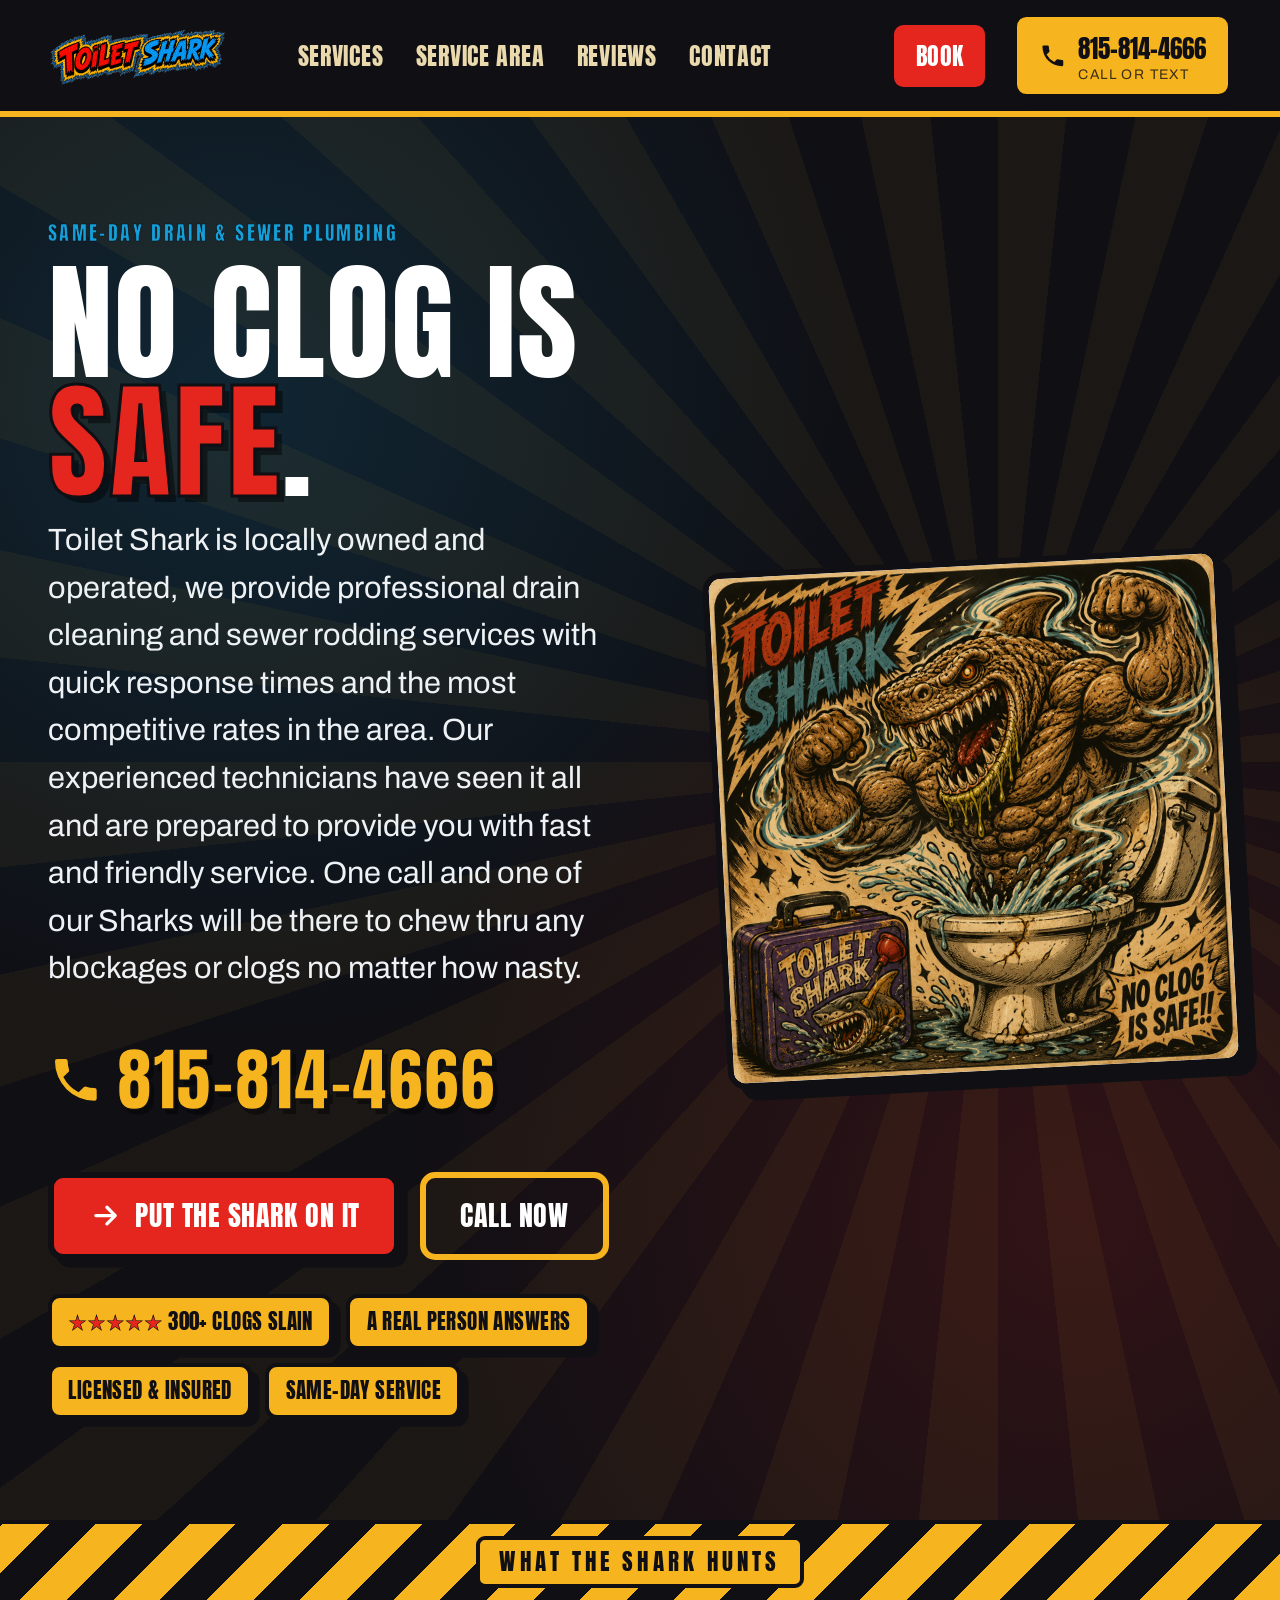
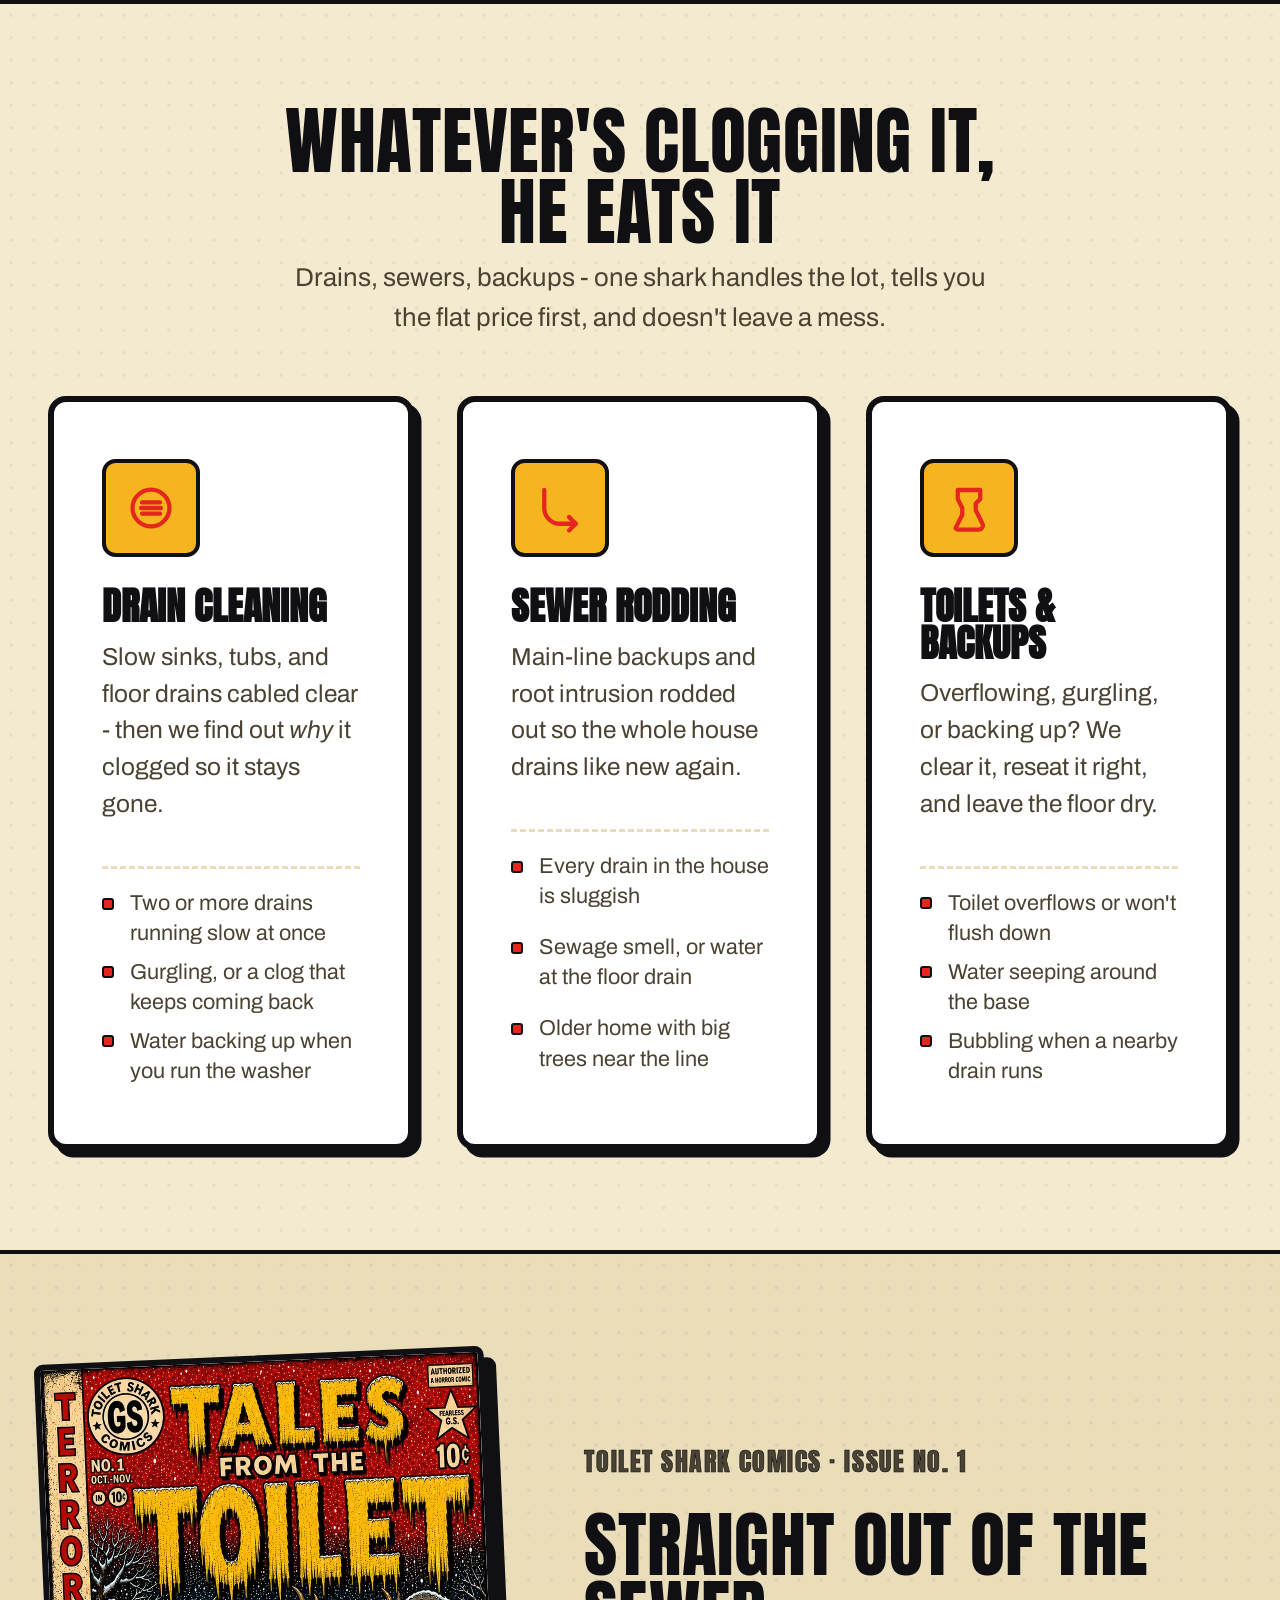
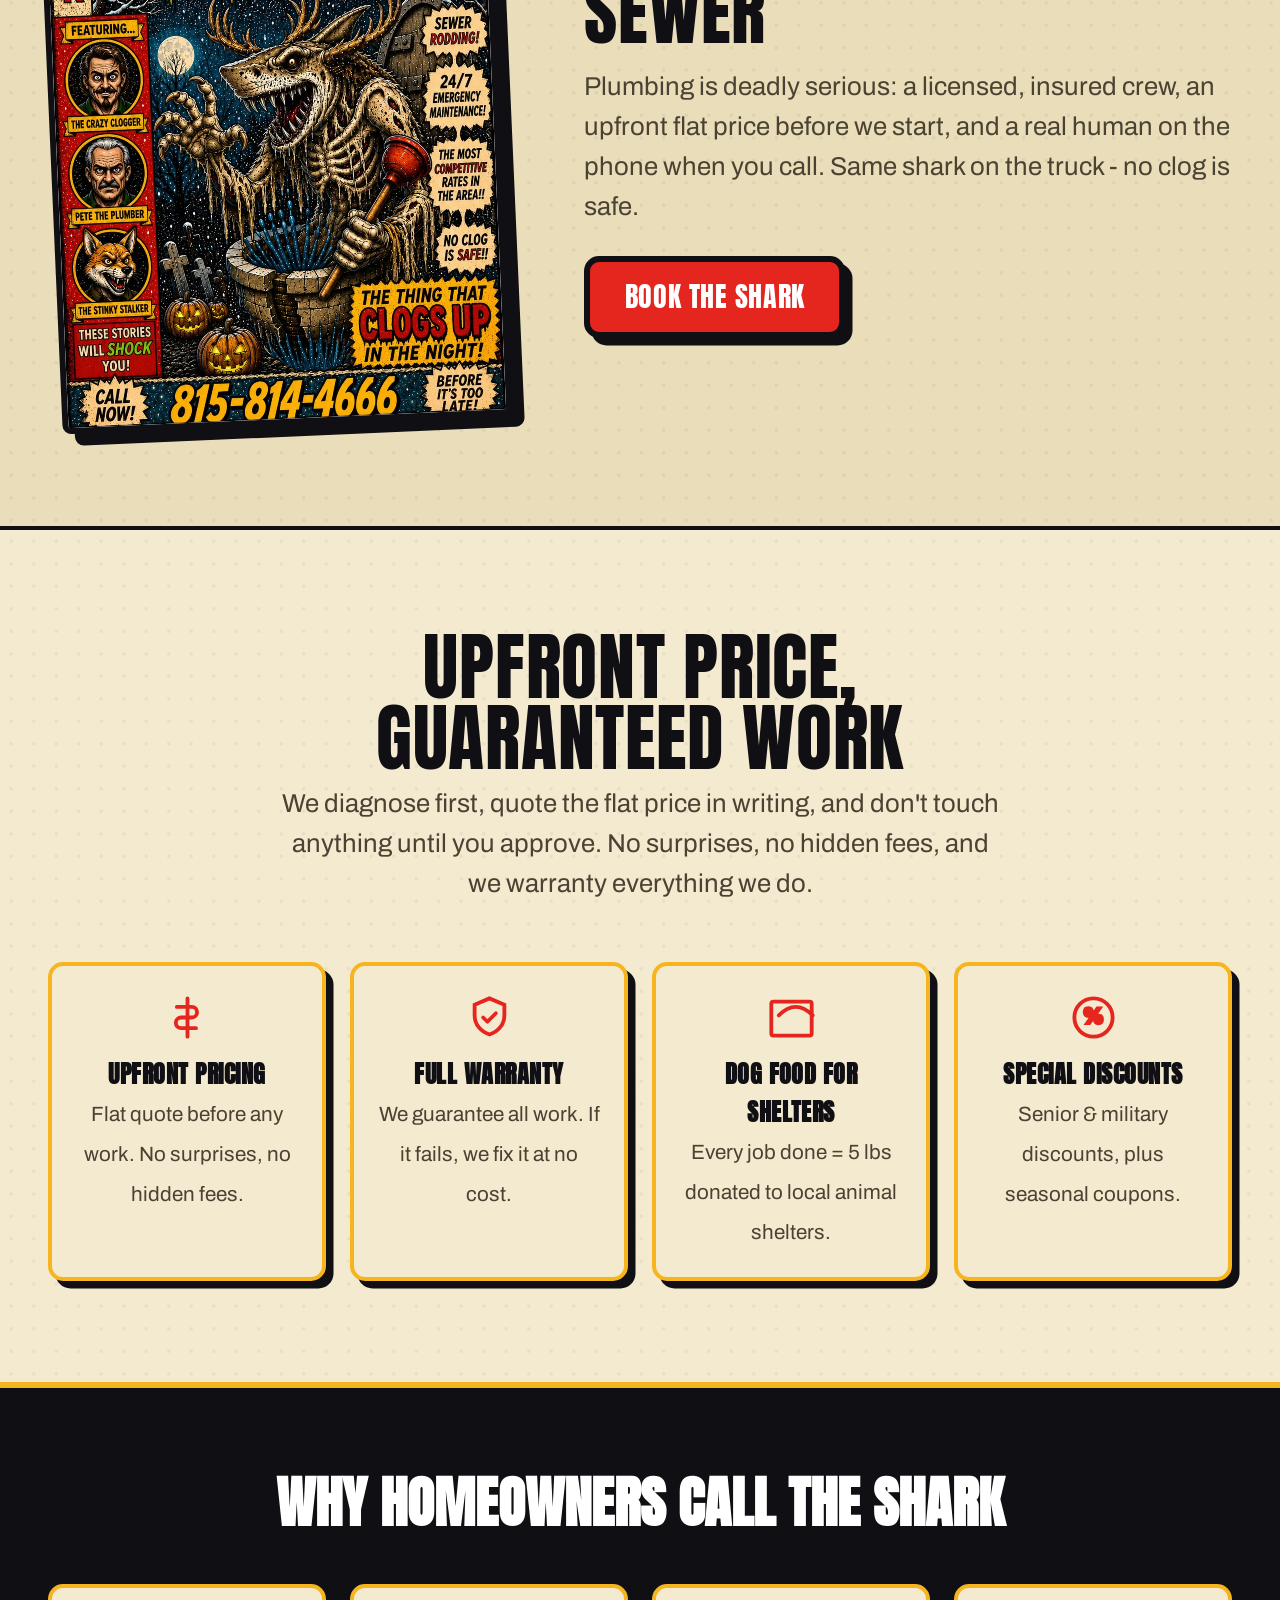
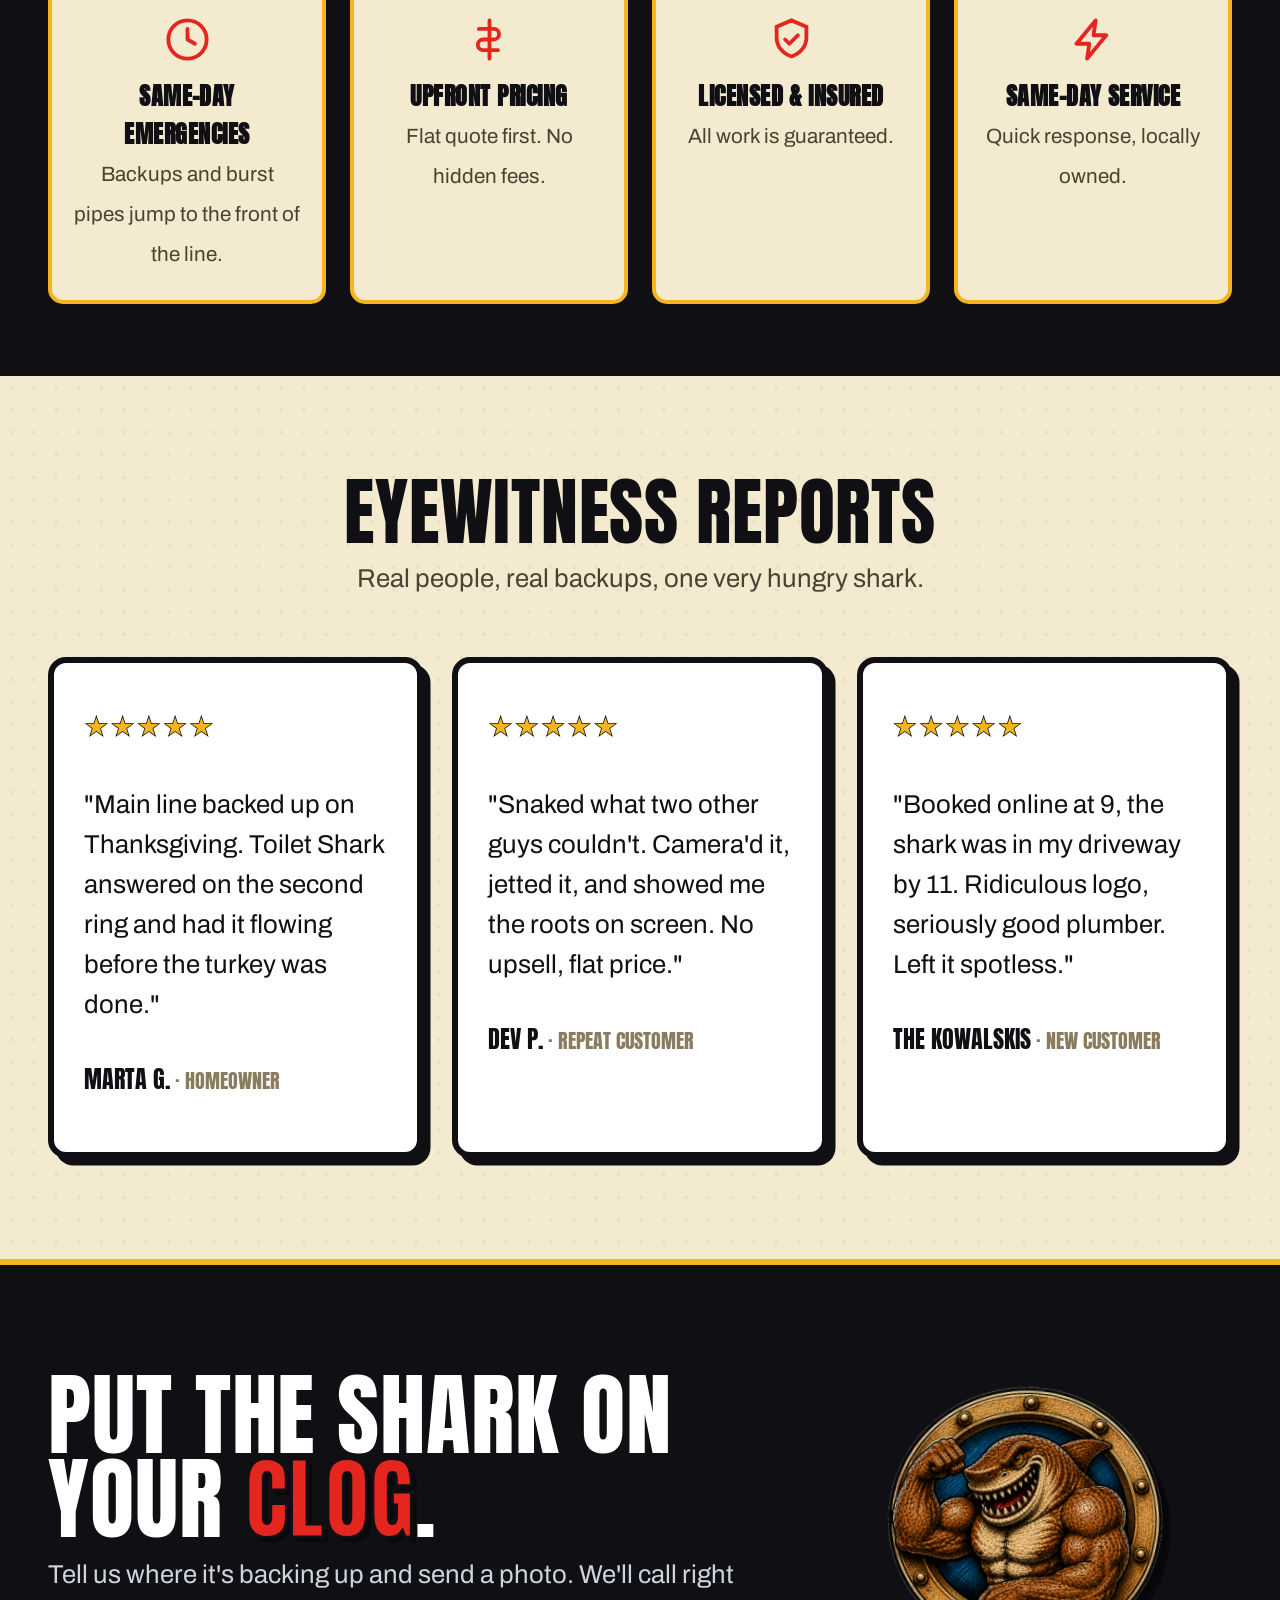
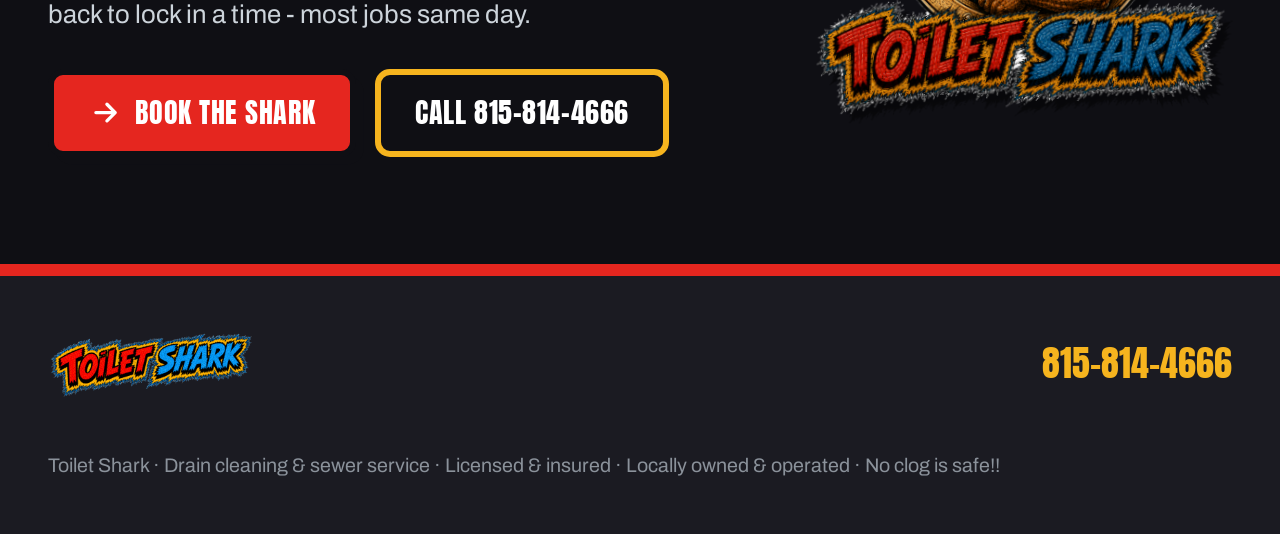
==== commit 94efa413: "Added fixes" ====
--- a/index.html
+++ b/index.html
@@ -47,7 +47,7 @@
       <div class="hero__copy">
         <p class="eyebrow">Same-day drain &amp; sewer plumbing</p>
         <h1 class="display">No clog is <span class="pop-red">safe</span>.</h1>
-        <p class="hero__sub">There's a muscle-bound shark living in your pipes, and he's hungry. One call and Toilet Shark shows up to chew through the nastiest drain, backup, or sewer line in town.</p>
+        <p class="hero__sub">Toilet Shark is locally owned and operated, we provide professional drain cleaning and sewer rodding services with quick response times and the most competitive rates in the area. Our experienced technicians have seen it all and are prepared to provide you with fast and friendly service. One call and one of our Sharks will be there to chew thru any blockages or clogs no matter how nasty.</p>
         <a class="hero__phone" href="tel:+18158144666">
           <svg class="ico" viewBox="0 0 24 24" fill="currentColor" aria-hidden="true"><path d="M6.6 10.8a15.6 15.6 0 0 0 6.6 6.6l2.2-2.2a1 1 0 0 1 1-.25 11.4 11.4 0 0 0 3.6.58 1 1 0 0 1 1 1V20a1 1 0 0 1-1 1A17 17 0 0 1 3 4a1 1 0 0 1 1-1h3.5a1 1 0 0 1 1 1 11.4 11.4 0 0 0 .57 3.6 1 1 0 0 1-.24 1Z"/></svg>
           815-814-4666
@@ -68,8 +68,7 @@
       </div>
 
       <div class="hero__art">
-        <div class="frame"><img src="assets/mascot.jpg" alt="The Toilet Shark mascot - a muscular shark bursting out of a toilet, flexing" width="440" height="587"></div>
-        <img class="hero__patch" src="assets/patch.png" alt="No clog is safe" width="178" height="178">
+        <div class="frame"><img src="assets/mascot.png" alt="The Toilet Shark mascot - a muscular shark bursting out of a toilet, flexing" width="440" height="440"></div>
       </div>
     </div>
   </section>
@@ -128,7 +127,7 @@
       <div class="legend__copy">
         <p class="legend__issue">Toilet Shark Comics · Issue No. 1</p>
         <h2 class="display">Straight out of the sewer</h2>
-        <p>The mascot is a monster off the funny pages. The plumbing is dead serious: a licensed, insured crew, an upfront flat price before we start, and a real human on the phone when you call. Same shark on the truck - no clog left standing.</p>
+        <p>Plumbing is deadly serious: a licensed, insured crew, an upfront flat price before we start, and a real human on the phone when you call. Same shark on the truck - no clog is safe.</p>
         <a class="btn btn--red" href="book.html">Book the shark</a>
       </div>
     </div>
--- a/styles.css
+++ b/styles.css
@@ -136,7 +136,7 @@
 .frame {
   border: var(--edge) solid var(--ink); border-radius: var(--radius);
   background: var(--white); box-shadow: var(--pop); overflow: hidden;
-  transform: rotate(-2deg); max-width: 360px;
+  transform: rotate(-2deg); max-width: 480px;
 }
 .frame img { width: 100%; height: auto; }
 .hero__patch {
@@ -410,7 +410,7 @@
 .bar__nav a:hover, .bar__nav a:focus-visible { color: var(--ink); background: var(--gold); }
 
 /* hero uses more of the wider container on big screens */
-.hero--home .frame { max-width: 520px; }
+.hero--home .frame { max-width: 640px; }
 .hero--home .hero__in { gap: clamp(1.5rem, 5vw, 4rem); }
 
 @media (max-width: 900px) { .bar__nav { display: none; } }
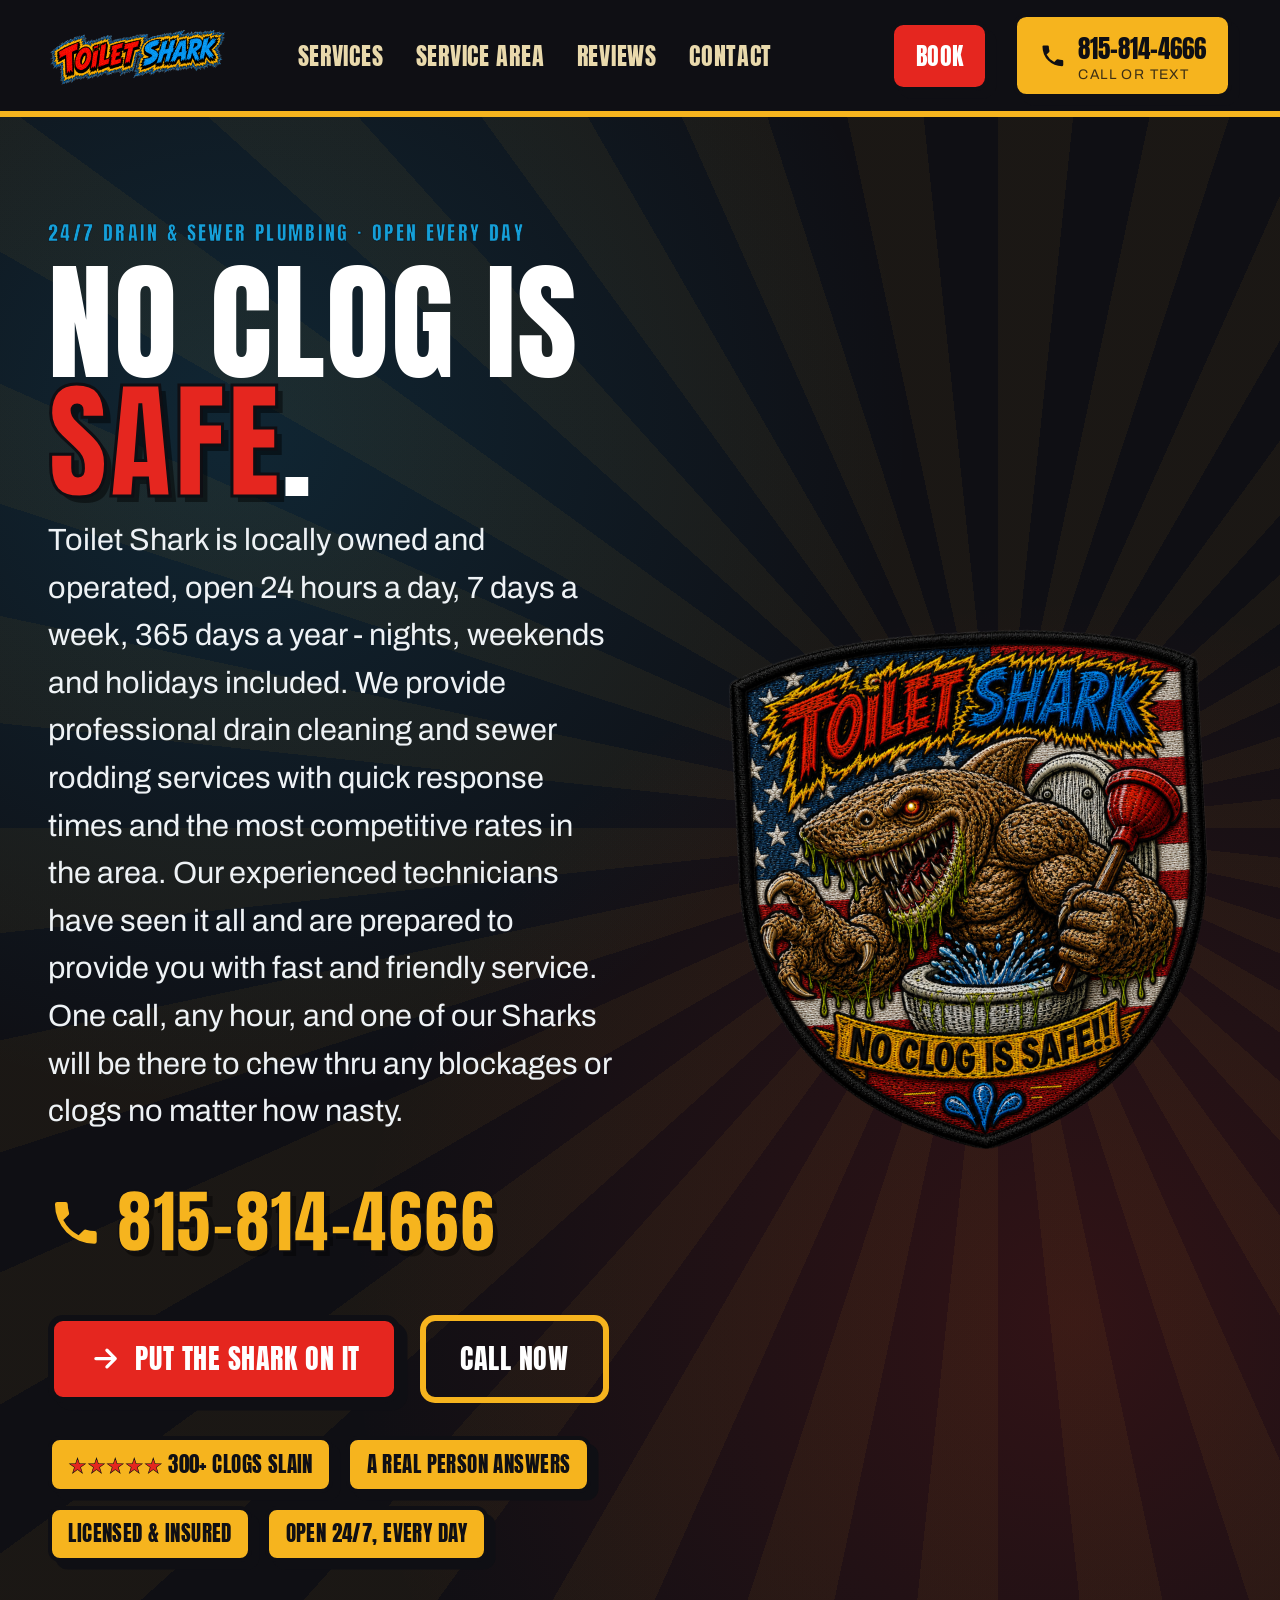
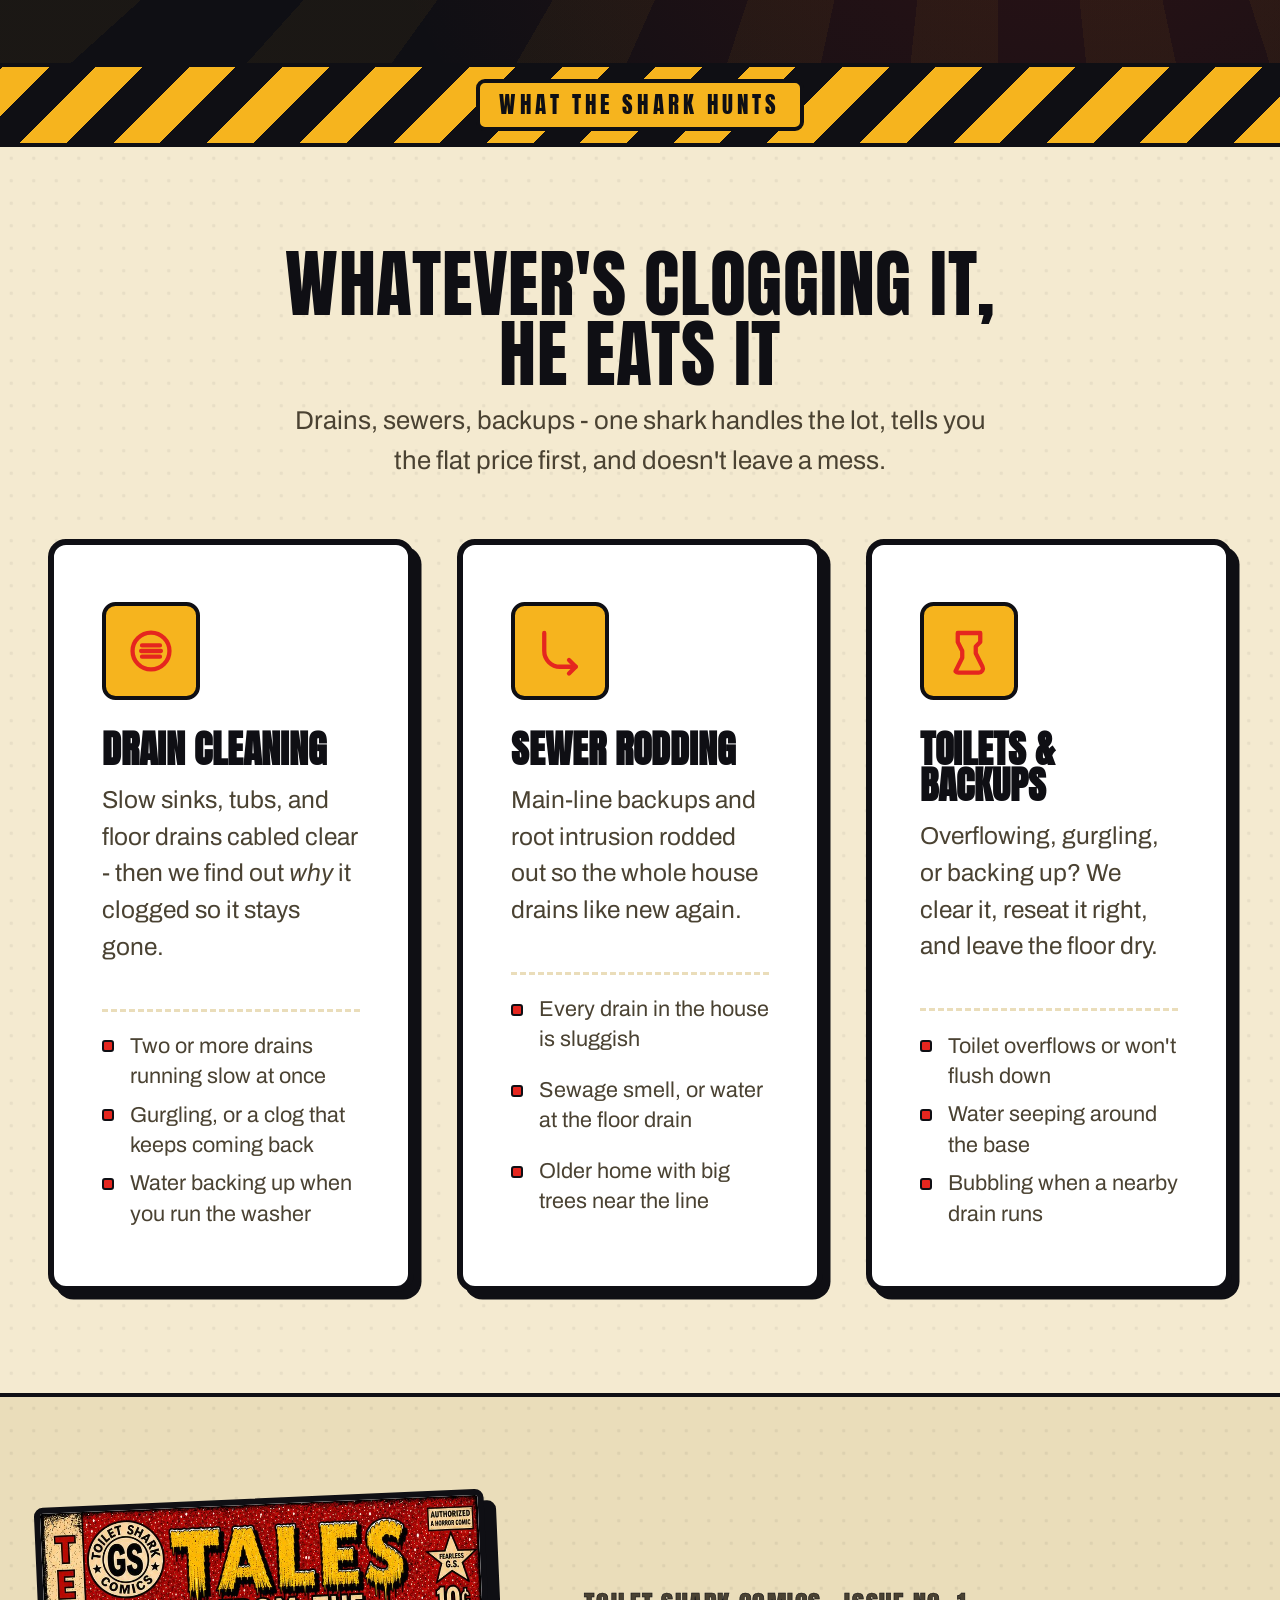
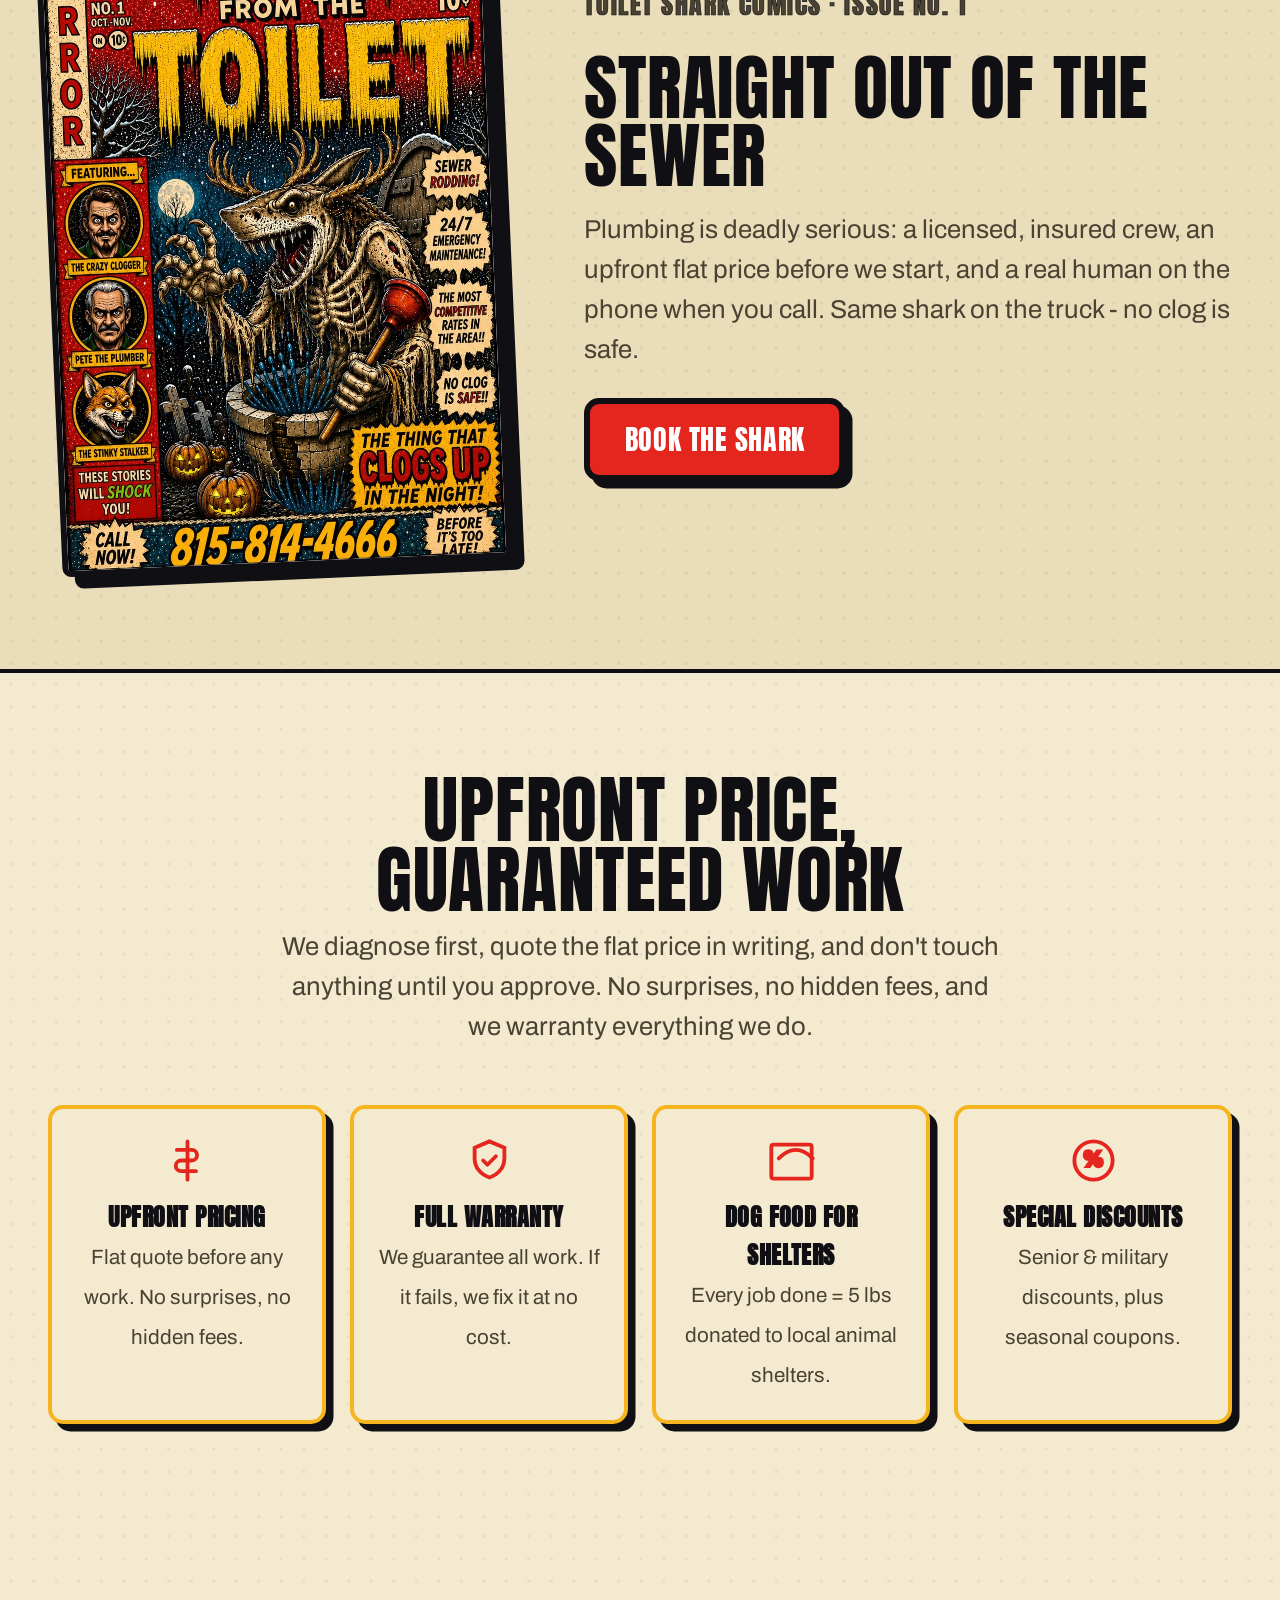
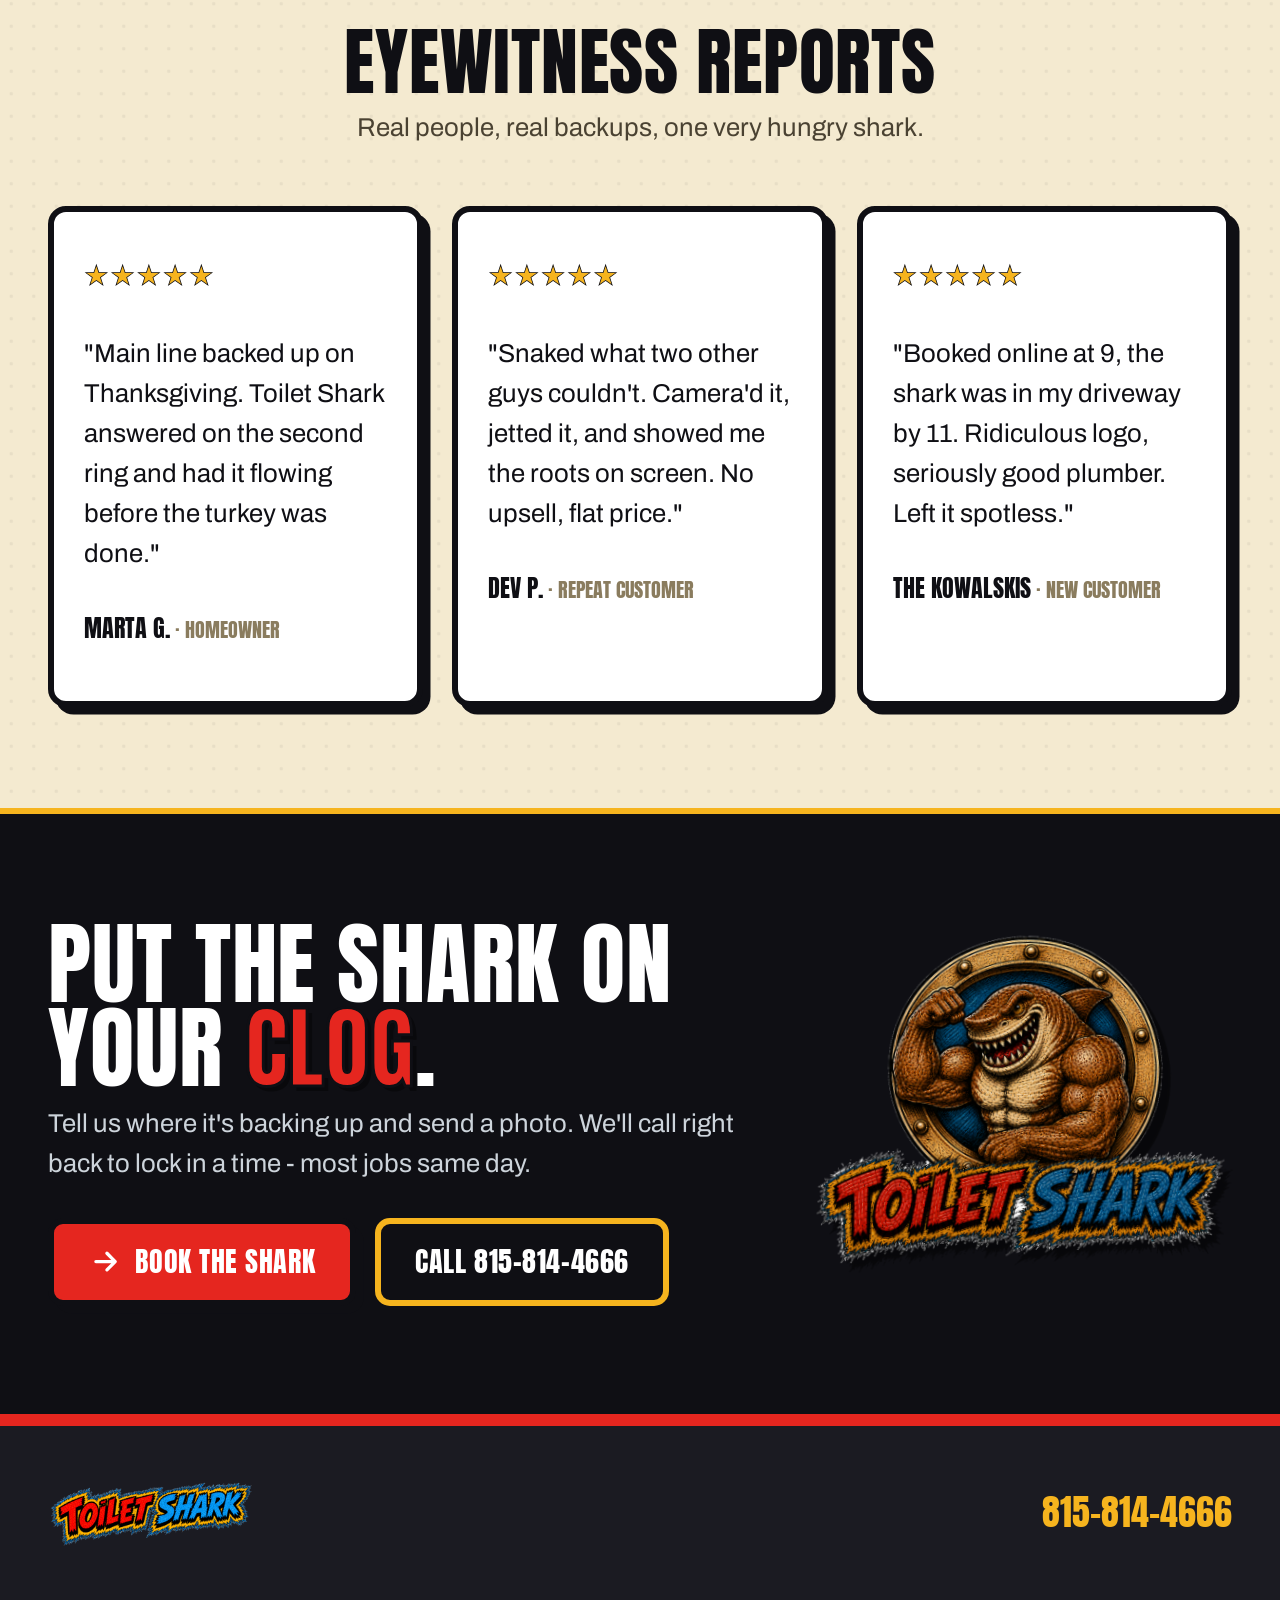
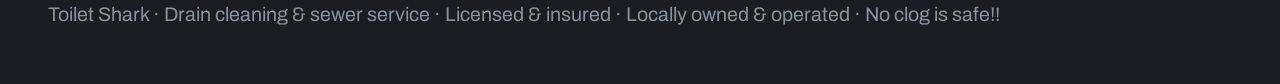
==== commit 76056173: "fixed slight issues" ====
--- a/index.html
+++ b/index.html
@@ -4,11 +4,11 @@
 <meta charset="utf-8">
 <meta name="viewport" content="width=device-width, initial-scale=1">
 <title>Toilet Shark - Drain, Sewer &amp; Clog Service | No Clog Is Safe</title>
-<meta name="description" content="Toilet Shark specializes in drain cleaning and sewer rodding with upfront pricing, no hidden fees, and a full warranty. Licensed, insured, same-day emergency service. Every job = dog food donation. Call 815-814-4666.">
+<meta name="description" content="Toilet Shark specializes in drain cleaning and sewer rodding with upfront pricing, no hidden fees, and a full warranty. Licensed, insured, open 24/7 every day for emergency service. Every job = dog food donation. Call 815-814-4666.">
 <meta name="theme-color" content="#0f0f14">
 <meta property="og:type" content="website">
 <meta property="og:title" content="Toilet Shark - No Clog Is Safe">
-<meta property="og:description" content="The muscle-bound shark that lives in your pipes and eats clogs. Same-day drain, sewer & backup plumbing. Call 815-814-4666.">
+<meta property="og:description" content="The muscle-bound shark that lives in your pipes and eats clogs. 24/7 drain, sewer & backup plumbing, open every day. Call 815-814-4666.">
 <meta property="og:image" content="assets/patch.png">
 <link rel="preconnect" href="https://fonts.googleapis.com">
 <link rel="preconnect" href="https://fonts.gstatic.com" crossorigin>
@@ -45,9 +45,9 @@
   <section class="hero hero--home" id="top">
     <div class="container hero__in">
       <div class="hero__copy">
-        <p class="eyebrow">Same-day drain &amp; sewer plumbing</p>
+        <p class="eyebrow">24/7 drain &amp; sewer plumbing · open every day</p>
         <h1 class="display">No clog is <span class="pop-red">safe</span>.</h1>
-        <p class="hero__sub">Toilet Shark is locally owned and operated, we provide professional drain cleaning and sewer rodding services with quick response times and the most competitive rates in the area. Our experienced technicians have seen it all and are prepared to provide you with fast and friendly service. One call and one of our Sharks will be there to chew thru any blockages or clogs no matter how nasty.</p>
+        <p class="hero__sub">Toilet Shark is locally owned and operated, open 24 hours a day, 7 days a week, 365 days a year - nights, weekends and holidays included. We provide professional drain cleaning and sewer rodding services with quick response times and the most competitive rates in the area. Our experienced technicians have seen it all and are prepared to provide you with fast and friendly service. One call, any hour, and one of our Sharks will be there to chew thru any blockages or clogs no matter how nasty.</p>
         <a class="hero__phone" href="tel:+18158144666">
           <svg class="ico" viewBox="0 0 24 24" fill="currentColor" aria-hidden="true"><path d="M6.6 10.8a15.6 15.6 0 0 0 6.6 6.6l2.2-2.2a1 1 0 0 1 1-.25 11.4 11.4 0 0 0 3.6.58 1 1 0 0 1 1 1V20a1 1 0 0 1-1 1A17 17 0 0 1 3 4a1 1 0 0 1 1-1h3.5a1 1 0 0 1 1 1 11.4 11.4 0 0 0 .57 3.6 1 1 0 0 1-.24 1Z"/></svg>
           815-814-4666
@@ -63,12 +63,12 @@
           <li><span class="star">★★★★★</span> 300+ clogs slain</li>
           <li>A real person answers</li>
           <li>Licensed &amp; insured</li>
-          <li>Same-day service</li>
+          <li>Open 24/7, every day</li>
         </ul>
       </div>
 
       <div class="hero__art">
-        <div class="frame"><img src="assets/mascot.png" alt="The Toilet Shark mascot - a muscular shark bursting out of a toilet, flexing" width="440" height="440"></div>
+        <div class="frame"><img src="assets/NEWESTlogo.png" alt="The Toilet Shark mascot - a muscular shark bursting out of a toilet, flexing" width="440" height="440"></div>
       </div>
     </div>
   </section>
@@ -165,34 +165,6 @@
     </div>
   </section>
 
-  <!-- ===== Trust bursts ===== -->
-  <section class="trust">
-    <div class="container">
-      <h2>Why homeowners call the shark</h2>
-      <div class="bursts">
-        <div class="burst">
-          <svg class="ico" viewBox="0 0 24 24" fill="none" stroke="currentColor" stroke-width="1.8" aria-hidden="true"><circle cx="12" cy="12" r="9"/><path d="M12 7v5l3.5 2" stroke-linecap="round" stroke-linejoin="round"/></svg>
-          <strong>Same-day emergencies</strong>
-          <span>Backups and burst pipes jump to the front of the line.</span>
-        </div>
-        <div class="burst">
-          <svg class="ico" viewBox="0 0 24 24" fill="none" stroke="currentColor" stroke-width="1.8" aria-hidden="true"><path d="M12 3v18M7 7h7a2.5 2.5 0 0 1 0 5H9a2.5 2.5 0 0 0 0 5h7" stroke-linecap="round" stroke-linejoin="round"/></svg>
-          <strong>Upfront pricing</strong>
-          <span>Flat quote first. No hidden fees.</span>
-        </div>
-        <div class="burst">
-          <svg class="ico" viewBox="0 0 24 24" fill="none" stroke="currentColor" stroke-width="1.8" aria-hidden="true"><path d="M12 3 5 6v5c0 4.2 2.8 7.6 7 9 4.2-1.4 7-4.8 7-9V6l-7-3Z"/><path d="m9 12 2 2 4-4" stroke-linecap="round" stroke-linejoin="round"/></svg>
-          <strong>Licensed &amp; insured</strong>
-          <span>All work is guaranteed.</span>
-        </div>
-        <div class="burst">
-          <svg class="ico" viewBox="0 0 24 24" fill="none" stroke="currentColor" stroke-width="1.8" aria-hidden="true"><path d="M13 3 4 14h6l-1 7 9-11h-6l1-7Z" stroke-linejoin="round"/></svg>
-          <strong>Same-day service</strong>
-          <span>Quick response, locally owned.</span>
-        </div>
-      </div>
-    </div>
-  </section>
 
   <!-- ===== Eyewitness reports (reviews) ===== -->
   <section class="band band--paper" id="reviews">
--- a/styles.css
+++ b/styles.css
@@ -291,7 +291,8 @@
 .bar__book:hover { transform: translate(-1px,-1px); }
 
 /* hero (home): bigger mascot, stats sticker strip */
-.hero--home .frame { max-width: 440px; transform: rotate(-3deg); }
+.hero--home .frame { max-width: 440px; transform: rotate(-3deg);
+  background: transparent; border: 0; box-shadow: none; border-radius: 0; overflow: visible; }
 .hero--home .hero__patch { width: clamp(120px, 18vw, 178px); right: -22px; bottom: -26px; }
 .hero__phone {
   display: inline-flex; align-items: center; gap: .55rem; margin-top: 1.4rem; text-decoration: none;
